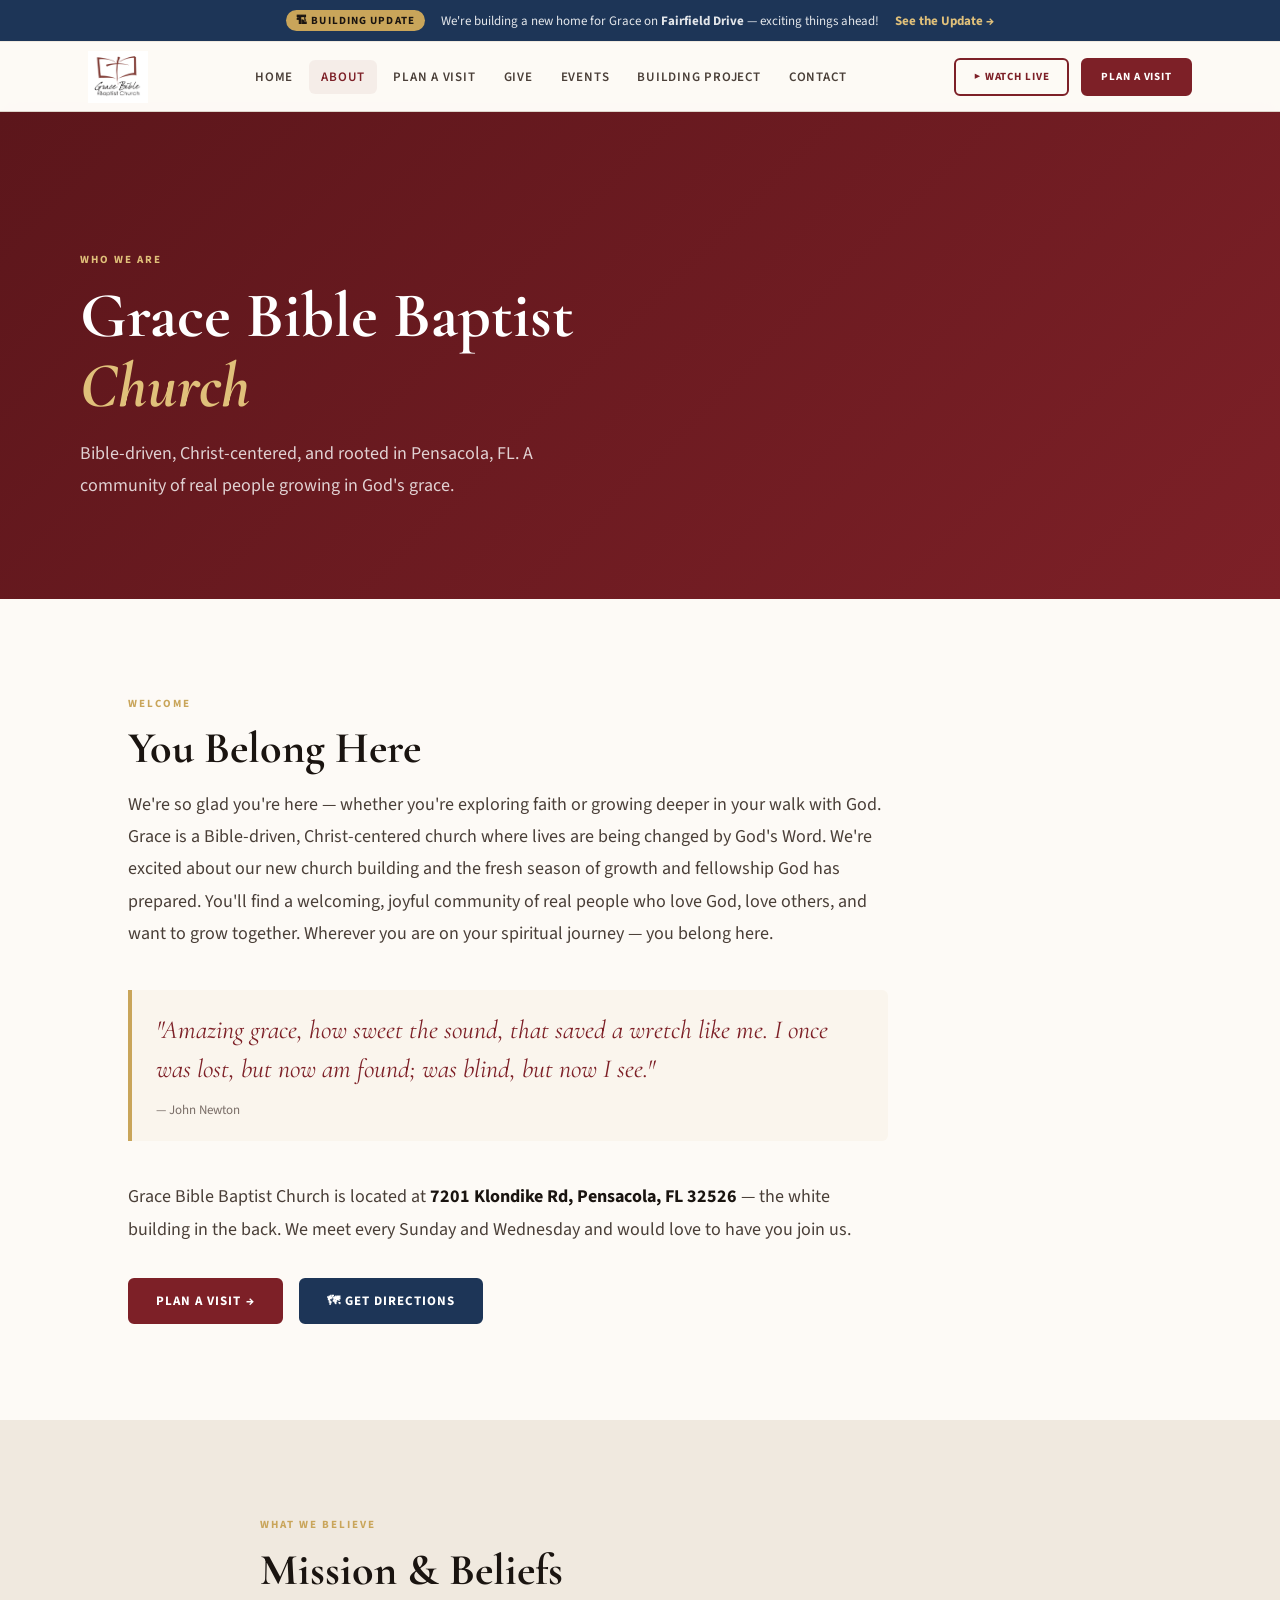
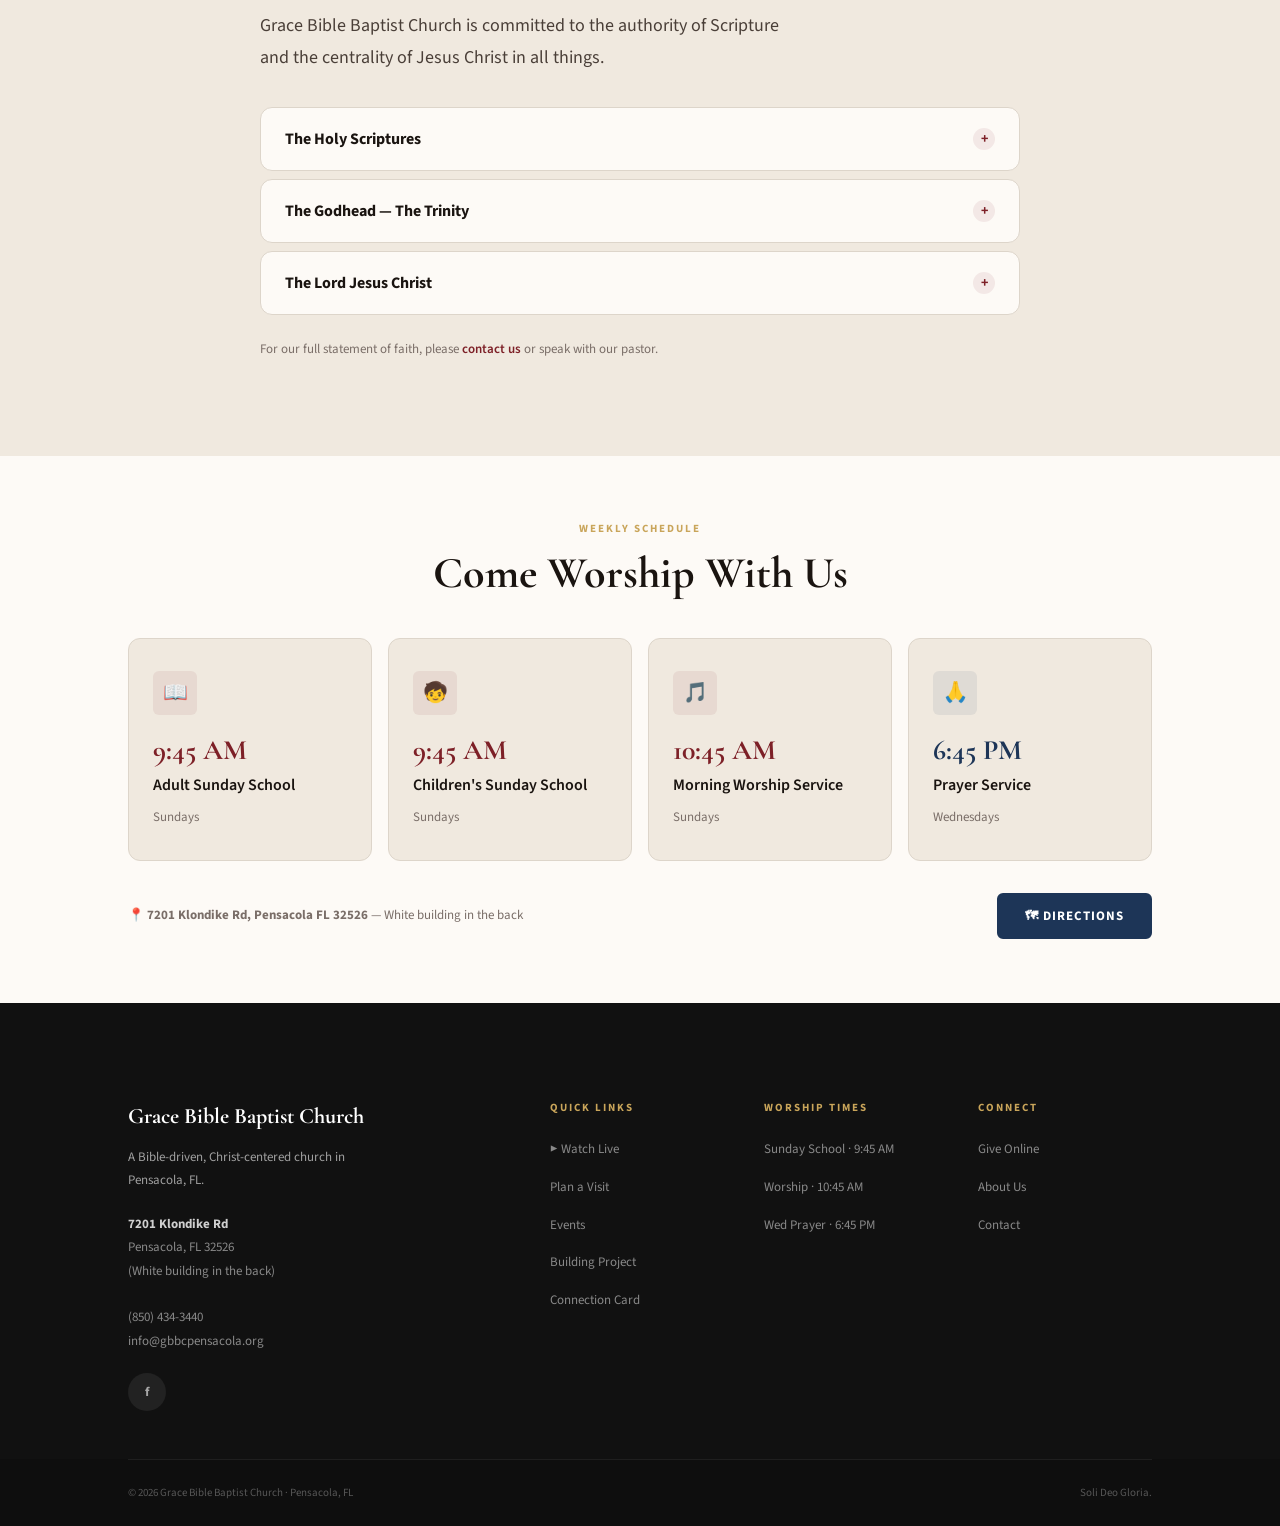
==== about.html @ def92069 "Add files via upload adding pages" ====
<!DOCTYPE html>
<html lang="en">
<head>
  <meta charset="UTF-8">
  <meta name="viewport" content="width=device-width, initial-scale=1.0">
  <title>About — Grace Bible Baptist Church | Pensacola, FL</title>
  <meta name="description" content="Learn about Grace Bible Baptist Church in Pensacola, FL — our mission, beliefs, and community.">
  <link rel="preconnect" href="https://fonts.googleapis.com">
  <link href="https://fonts.googleapis.com/css2?family=Cormorant+Garamond:ital,wght@0,600;0,700;1,400;1,600&family=Source+Sans+3:wght@300;400;600;700&display=swap" rel="stylesheet">
  <link rel="stylesheet" href="css/styles.css">
</head>
<body>

<div class="announcement-bar" role="region" aria-label="Site announcement">
  <span class="label">🏗 Building Update</span>
  <p>We're building a new home for Grace on <strong>Fairfield Drive</strong> — exciting things ahead!</p>
  <a class="ann-link" href="building-project.html">See the Update →</a>
</div>

<header class="site-header" role="banner">
  <div class="header-inner">
    <a class="logo" href="index.html" aria-label="Grace Bible Baptist Church — Home">
      <img src="assets/logo.png" alt="Grace Bible Baptist Church" width="160" height="52"
           onerror="this.style.display='none';this.nextElementSibling.style.display='flex'">
      <span class="logo-fallback" style="display:none">
        <span class="logo-icon" aria-hidden="true">✝</span>
        <span class="logo-text">Grace Bible Baptist <small>Pensacola, FL</small></span>
      </span>
    </a>
    <nav aria-label="Main navigation">
      <ul class="nav-links" role="list">
        <li><a href="index.html">Home</a></li>
        <li><a href="about.html" class="active">About</a></li>
        <li><a href="plan-a-visit.html">Plan a Visit</a></li>
        <li><a href="give.html">Give</a></li>
        <li><a href="events.html">Events</a></li>
        <li><a href="building-project.html">Building Project</a></li>
        <li><a href="contact.html">Contact</a></li>
      </ul>
    </nav>
    <div class="nav-ctas">
      <a class="btn btn-outline btn-sm nav-cta-secondary"
         href="https://www.facebook.com/share/1EXpFRQ71C/?mibextid=wwXIfr"
         target="_blank" rel="noopener noreferrer">▶ Watch Live</a>
      <a class="btn btn-primary btn-sm" href="plan-a-visit.html">Plan a Visit</a>
    </div>
    <button class="hamburger" id="hamburger-btn" aria-label="Open navigation menu"
            aria-expanded="false" onclick="toggleMobileMenu()">
      <span></span><span></span><span></span>
    </button>
  </div>
</header>

<div class="mobile-menu" id="mobile-menu" role="navigation" aria-label="Mobile navigation">
  <ul role="list">
    <li><a href="index.html">Home</a></li>
    <li><a href="about.html" class="active">About</a></li>
    <li><a href="plan-a-visit.html">Plan a Visit</a></li>
    <li><a href="give.html">Give</a></li>
    <li><a href="events.html">Events</a></li>
    <li><a href="building-project.html">Building Project</a></li>
    <li><a href="contact.html">Contact</a></li>
    <li><a href="https://www.facebook.com/share/1EXpFRQ71C/?mibextid=wwXIfr"
           target="_blank" rel="noopener noreferrer">Sermons (Facebook Live)</a></li>
  </ul>
  <div class="mobile-menu-ctas">
    <a class="btn btn-primary" href="plan-a-visit.html" style="justify-content:center">Plan a Visit</a>
    <a class="btn btn-outline" href="https://www.facebook.com/share/1EXpFRQ71C/?mibextid=wwXIfr"
       target="_blank" rel="noopener noreferrer" style="justify-content:center">▶ Watch Live</a>
  </div>
</div>

<main id="main-content">

  <!-- ── ABOUT HERO ────────────────────────────────────────────────── -->
  <div class="about-hero">
    <div class="about-hero-content">
      <span class="eyebrow" style="color:var(--color-gold-light)">Who We Are</span>
      <h1>Grace Bible Baptist<br><em>Church</em></h1>
      <p>Bible-driven, Christ-centered, and rooted in Pensacola, FL.
         A community of real people growing in God's grace.</p>
    </div>
  </div>

  <!-- ── WELCOME ───────────────────────────────────────────────────── -->
  <section class="section" style="background:var(--color-bg-white)" aria-labelledby="welcome-heading">
    <div class="container">
      <div style="max-width:760px">
        <span class="eyebrow">Welcome</span>
        <h2 id="welcome-heading" class="section-heading">You Belong Here</h2>

        <!-- Verbatim welcome copy -->
        <div class="prose">
          <p>We're so glad you're here — whether you're exploring faith or growing deeper in your
             walk with God. Grace is a Bible-driven, Christ-centered church where lives are being
             changed by God's Word. We're excited about our new church building and the fresh season
             of growth and fellowship God has prepared. You'll find a welcoming, joyful community of
             real people who love God, love others, and want to grow together. Wherever you are on
             your spiritual journey — you belong here.</p>
        </div>

        <div class="pull-quote" style="margin:var(--space-10) 0">
          <p>"Amazing grace, how sweet the sound, that saved a wretch like me.
              I once was lost, but now am found; was blind, but now I see."</p>
          <cite>— John Newton</cite>
        </div>

        <div class="prose">
          <p>Grace Bible Baptist Church is located at <strong>7201 Klondike Rd, Pensacola, FL 32526</strong>
             — the white building in the back. We meet every Sunday and Wednesday and would love
             to have you join us.</p>
        </div>

        <div class="flex-row mt-8">
          <a class="btn btn-primary" href="plan-a-visit.html">Plan a Visit →</a>
          <button class="btn-directions"
                  onclick="getDirections('7201 Klondike Rd, Pensacola, FL 32526')">
            🗺 Get Directions
          </button>
        </div>
      </div>
    </div>
  </section>

  <!-- ── MISSION & BELIEFS ─────────────────────────────────────────── -->
  <section class="beliefs-section section" aria-labelledby="beliefs-heading">
    <div class="container">
      <div style="max-width:760px;margin:0 auto">
        <span class="eyebrow">What We Believe</span>
        <h2 id="beliefs-heading" class="section-heading">Mission &amp; Beliefs</h2>
        <p class="section-sub" style="margin-bottom:var(--space-2)">
          Grace Bible Baptist Church is committed to the authority of Scripture and
          the centrality of Jesus Christ in all things.
        </p>

        <div class="accordion" role="list">

          <div class="accordion-item" role="listitem">
            <button class="accordion-trigger"
                    aria-expanded="false"
                    aria-controls="belief-scriptures"
                    onclick="toggleAccordion(this)">
              The Holy Scriptures
              <span class="accordion-icon" aria-hidden="true">+</span>
            </button>
            <div class="accordion-body" id="belief-scriptures" role="region">
              <div class="accordion-body-inner">
                We believe the Old and New Testaments to be verbally inspired by God, inerrant in
                the original writings, and that they are of supreme and final authority in faith
                and life.
                <cite>II Timothy 3:16–17; II Peter 1:19–21</cite>
              </div>
            </div>
          </div>

          <div class="accordion-item" role="listitem">
            <button class="accordion-trigger"
                    aria-expanded="false"
                    aria-controls="belief-godhead"
                    onclick="toggleAccordion(this)">
              The Godhead — The Trinity
              <span class="accordion-icon" aria-hidden="true">+</span>
            </button>
            <div class="accordion-body" id="belief-godhead" role="region">
              <div class="accordion-body-inner">
                We believe the Godhead eternally exists in three persons: Father, Son, and Holy
                Spirit. These three are one God, having precisely the same nature, attributes, and
                perfections.
                <cite>Genesis 1:1, 1:26; Matthew 13:14; Romans 8:9</cite>
              </div>
            </div>
          </div>

          <div class="accordion-item" role="listitem">
            <button class="accordion-trigger"
                    aria-expanded="false"
                    aria-controls="belief-christ"
                    onclick="toggleAccordion(this)">
              The Lord Jesus Christ
              <span class="accordion-icon" aria-hidden="true">+</span>
            </button>
            <div class="accordion-body" id="belief-christ" role="region">
              <div class="accordion-body-inner">
                <em style="color:var(--color-text-muted)">[Full statement of belief coming soon. Please
                contact us or speak with our pastor for more information.]</em>
              </div>
            </div>
          </div>

        </div><!-- /accordion -->

        <p style="font-size:var(--text-sm);color:var(--color-text-muted);margin-top:var(--space-6)">
          For our full statement of faith, please
          <a href="contact.html" style="color:var(--color-maroon);font-weight:600">contact us</a>
          or speak with our pastor.
        </p>
      </div>
    </div>
  </section>

  <!-- ── SERVICE TIMES ─────────────────────────────────────────────── -->
  <section class="service-times-section section-sm" aria-labelledby="about-times-heading">
    <div class="container">
      <div class="text-center" style="max-width:600px;margin:0 auto var(--space-4)">
        <span class="eyebrow">Weekly Schedule</span>
        <h2 id="about-times-heading" class="section-heading">Come Worship With Us</h2>
      </div>
      <div class="service-times-grid">
        <article class="time-card">
          <div class="time-icon">📖</div>
          <h3>9:45 AM</h3><strong>Adult Sunday School</strong><p>Sundays</p>
        </article>
        <article class="time-card">
          <div class="time-icon">🧒</div>
          <h3>9:45 AM</h3><strong>Children's Sunday School</strong><p>Sundays</p>
        </article>
        <article class="time-card">
          <div class="time-icon">🎵</div>
          <h3>10:45 AM</h3><strong>Morning Worship Service</strong><p>Sundays</p>
        </article>
        <article class="time-card wednesday">
          <div class="time-icon">🙏</div>
          <h3>6:45 PM</h3><strong>Prayer Service</strong><p>Wednesdays</p>
        </article>
      </div>
      <div class="directions-row">
        <p>📍 <strong>7201 Klondike Rd, Pensacola FL 32526</strong> — White building in the back</p>
        <button class="btn-directions"
                onclick="getDirections('7201 Klondike Rd, Pensacola, FL 32526')">
          🗺 Directions
        </button>
      </div>
    </div>
  </section>

</main>

<!-- ── FOOTER ────────────────────────────────────────────────────── -->
<footer role="contentinfo">
  <div class="container">
    <div class="footer-grid">
      <div class="footer-brand">
        <h3>Grace Bible Baptist Church</h3>
        <p>A Bible-driven, Christ-centered church in Pensacola, FL.</p>
        <address class="footer-address">
          <strong>7201 Klondike Rd</strong><br>Pensacola, FL 32526<br>
          (White building in the back)<br><br>
          <a href="tel:+18504343440">(850) 434-3440</a><br>
          <a href="mailto:info@gbbcpensacola.org">info@gbbcpensacola.org</a>
        </address>
        <div class="social-links">
          <a class="social-link" href="https://www.facebook.com/share/1EXpFRQ71C/?mibextid=wwXIfr"
             target="_blank" rel="noopener noreferrer" aria-label="Facebook">f</a>
        </div>
      </div>
      <div class="footer-col">
        <h4>Quick Links</h4>
        <ul>
          <li><a href="https://www.facebook.com/share/1EXpFRQ71C/?mibextid=wwXIfr"
                 target="_blank" rel="noopener noreferrer">▶ Watch Live</a></li>
          <li><a href="plan-a-visit.html">Plan a Visit</a></li>
          <li><a href="events.html">Events</a></li>
          <li><a href="building-project.html">Building Project</a></li>
          <li><a href="https://gbbcpensacola.churchtrac.com/card/4"
                 target="_blank" rel="noopener noreferrer">Connection Card</a></li>
        </ul>
      </div>
      <div class="footer-col">
        <h4>Worship Times</h4>
        <ul>
          <li><a href="plan-a-visit.html">Sunday School · 9:45 AM</a></li>
          <li><a href="plan-a-visit.html">Worship · 10:45 AM</a></li>
          <li><a href="plan-a-visit.html">Wed Prayer · 6:45 PM</a></li>
        </ul>
      </div>
      <div class="footer-col">
        <h4>Connect</h4>
        <ul>
          <li><a href="https://gbbcpensacola.churchtrac.com/give"
                 target="_blank" rel="noopener noreferrer">Give Online</a></li>
          <li><a href="about.html">About Us</a></li>
          <li><a href="contact.html">Contact</a></li>
        </ul>
      </div>
    </div>
  </div>
  <div style="background:rgba(0,0,0,0.2)">
    <div class="container">
      <div class="footer-bottom">
        <span>© 2026 Grace Bible Baptist Church · Pensacola, FL</span>
        <span>Soli Deo Gloria.</span>
      </div>
    </div>
  </div>
</footer>

<script src="js/main.js"></script>
</body>
</html>
---- css/styles.css ----
/* =================================================================
   GRACE BIBLE BAPTIST CHURCH — styles.css
   All design tokens, base styles, layout, and components.
   ================================================================= */

/* ── DESIGN TOKENS ──────────────────────────────────────────────── */
:root {
  --color-maroon:       #7D2027;
  --color-maroon-dark:  #5C161B;
  --color-maroon-light: #A0353C;
  --color-gold:         #C9A55A;
  --color-gold-light:   #E0C07A;
  --color-gold-muted:   rgba(201,165,90,0.15);
  --color-navy:         #1D3557;
  --color-navy-light:   #274472;
  --color-bg:           #F0E9DF;
  --color-bg-white:     #FDFAF6;
  --color-bg-dark:      #111111;
  --color-text:         #1A1410;
  --color-text-secondary: #4A3F38;
  --color-text-muted:   #7A6E68;
  --color-divider:      #DDD5CA;
  --font-display: 'Cormorant Garamond', Georgia, serif;
  --font-body:    'Source Sans 3', system-ui, sans-serif;
  --text-xs:   11px; --text-sm:  13px; --text-base: 16px;
  --text-md:   18px; --text-lg:  22px; --text-xl:   28px;
  --text-2xl:  36px; --text-hero: clamp(38px,6.5vw,72px);
  --leading-tight: 1.1; --leading-snug: 1.3;
  --leading-normal: 1.6; --leading-loose: 1.8;
  --tracking-eyebrow: 0.18em; --tracking-btn: 0.08em; --tracking-nav: 0.06em;
  --space-1:4px;  --space-2:8px;   --space-3:12px; --space-4:16px;
  --space-5:20px; --space-6:24px;  --space-8:32px; --space-10:40px;
  --space-12:48px;--space-16:64px; --space-20:80px;--space-32:128px;
  --section-py-sm: clamp(40px,6vw,64px);
  --section-py-md: clamp(56px,8vw,96px);
  --container-max: 1120px;
  --container-px:  clamp(20px,5vw,48px);
  --radius-xs:4px; --radius-sm:6px; --radius-md:12px;
  --radius-lg:20px;--radius-pill:100px;
  --shadow-sm:  0 2px 8px rgba(0,0,0,0.08);
  --shadow-md:  0 4px 20px rgba(0,0,0,0.09);
  --shadow-lg:  0 8px 40px rgba(0,0,0,0.12);
  --shadow-card: 0 2px 12px rgba(26,20,16,0.07);
  --btn-h-sm:38px;--btn-h-md:46px;--btn-h-lg:54px;
  --btn-px-sm:18px;--btn-px-md:26px;--btn-px-lg:34px;
  --ease-out: cubic-bezier(0.16,1,0.3,1);
  --transition: 0.22s var(--ease-out);
  --z-bar:200;--z-nav:100;
}

/* ── RESET ───────────────────────────────────────────────────────── */
*,*::before,*::after{box-sizing:border-box;margin:0;padding:0}
html{scroll-behavior:smooth;-webkit-text-size-adjust:100%}
body{font-family:var(--font-body);font-size:var(--text-base);
  line-height:var(--leading-normal);color:var(--color-text);
  background:var(--color-bg)}
img{display:block;max-width:100%;height:auto}
a{color:inherit;text-decoration:none}
:focus-visible{outline:3px solid var(--color-maroon);outline-offset:3px;
  border-radius:var(--radius-xs)}

/* ── LAYOUT ──────────────────────────────────────────────────────── */
.container{max-width:var(--container-max);margin:0 auto;padding:0 var(--container-px)}
.section   {padding:var(--section-py-md) 0}
.section-sm{padding:var(--section-py-sm) 0}

/* ── TYPE UTILITIES ──────────────────────────────────────────────── */
.eyebrow{font-family:var(--font-body);font-size:var(--text-xs);font-weight:700;
  letter-spacing:var(--tracking-eyebrow);text-transform:uppercase;
  color:var(--color-gold);margin-bottom:var(--space-3);display:block}
.section-heading{font-family:var(--font-display);font-size:clamp(26px,4vw,44px);
  font-weight:700;line-height:var(--leading-tight);color:var(--color-text);
  margin-bottom:var(--space-4)}
.section-sub{font-size:var(--text-md);color:var(--color-text-secondary);
  line-height:var(--leading-loose);max-width:540px}
.text-center{text-align:center}
.text-center .section-sub{margin:0 auto}

/* ── BUTTONS ─────────────────────────────────────────────────────── */
.btn{display:inline-flex;align-items:center;justify-content:center;
  gap:var(--space-2);height:var(--btn-h-md);padding:0 var(--btn-px-md);
  border-radius:var(--radius-sm);font-family:var(--font-body);
  font-size:var(--text-sm);font-weight:700;letter-spacing:var(--tracking-btn);
  text-transform:uppercase;text-decoration:none;cursor:pointer;
  border:2px solid transparent;white-space:nowrap;
  transition:background var(--transition),color var(--transition),
    border-color var(--transition),transform var(--transition),
    box-shadow var(--transition)}
.btn:active{transform:scale(0.98)}
.btn-primary{background:var(--color-maroon);color:#fff;border-color:var(--color-maroon)}
.btn-primary:hover,.btn-primary:focus-visible{
  background:var(--color-maroon-dark);border-color:var(--color-maroon-dark);
  box-shadow:0 4px 16px rgba(125,32,39,0.35);transform:translateY(-1px)}
.btn-outline{background:transparent;color:var(--color-maroon);border-color:var(--color-maroon)}
.btn-outline:hover,.btn-outline:focus-visible{
  background:var(--color-maroon);color:#fff;transform:translateY(-1px)}
.btn-outline-white{background:transparent;color:#fff;border-color:rgba(255,255,255,0.6)}
.btn-outline-white:hover{background:rgba(255,255,255,0.12);
  border-color:#fff;transform:translateY(-1px)}
.btn-gold{background:var(--color-gold);color:var(--color-text);border-color:var(--color-gold)}
.btn-gold:hover{background:var(--color-gold-light);transform:translateY(-1px)}
.btn-navy{background:var(--color-navy);color:#fff;border-color:var(--color-navy)}
.btn-navy:hover{background:var(--color-navy-light);transform:translateY(-1px)}
.btn-lg{height:var(--btn-h-lg);padding:0 var(--btn-px-lg);font-size:var(--text-base)}
.btn-sm{height:var(--btn-h-sm);padding:0 var(--btn-px-sm);font-size:var(--text-xs)}
.btn-directions{display:inline-flex;align-items:center;gap:var(--space-2);
  height:var(--btn-h-md);padding:0 var(--btn-px-md);border-radius:var(--radius-sm);
  font-family:var(--font-body);font-size:var(--text-sm);font-weight:700;
  letter-spacing:var(--tracking-btn);text-transform:uppercase;
  background:var(--color-navy);color:#fff;border:2px solid var(--color-navy);
  cursor:pointer;white-space:nowrap;
  transition:background var(--transition),transform var(--transition)}
.btn-directions:hover{background:var(--color-navy-light);transform:translateY(-1px)}

.flex-row{display:flex;flex-wrap:wrap;gap:var(--space-4);align-items:center}
.divider{border:none;border-top:1px solid var(--color-divider);margin:var(--space-5) 0}
.mt-6{margin-top:var(--space-6)}
.mt-8{margin-top:var(--space-8)}
.mt-10{margin-top:var(--space-10)}
.mt-12{margin-top:var(--space-12)}

/* =================================================================
   ANNOUNCEMENT BAR
   ================================================================= */
.announcement-bar{
  position:sticky;top:0;z-index:var(--z-bar);
  background:var(--color-navy);color:#fff;
  padding:10px var(--container-px);
  display:flex;align-items:center;justify-content:center;
  gap:var(--space-4);flex-wrap:wrap;text-align:center;
  font-size:var(--text-sm);line-height:1.4}
.announcement-bar .label{
  background:var(--color-gold);color:var(--color-text);
  font-size:var(--text-xs);font-weight:700;letter-spacing:0.1em;
  text-transform:uppercase;padding:3px 10px;border-radius:var(--radius-pill);
  flex-shrink:0}
.announcement-bar p{color:rgba(255,255,255,0.88)}
.ann-link{color:var(--color-gold-light);font-weight:700;
  font-size:var(--text-sm);text-decoration:none;white-space:nowrap;
  transition:color var(--transition)}
.ann-link:hover{color:#fff}

/* =================================================================
   HEADER / NAV
   ================================================================= */
.site-header{
  position:sticky;top:42px;z-index:var(--z-nav);
  background:rgba(253,250,246,0.97);
  backdrop-filter:blur(10px);-webkit-backdrop-filter:blur(10px);
  border-bottom:1px solid var(--color-divider);
  height:70px;display:flex;align-items:center}
.header-inner{
  width:100%;max-width:1200px;margin:0 auto;padding:0 var(--container-px);
  display:flex;align-items:center;justify-content:space-between;gap:var(--space-6)}
.logo{display:flex;align-items:center;text-decoration:none;flex-shrink:0}
.logo img{height:52px;width:auto;image-rendering:-webkit-optimize-contrast}
.logo-fallback{display:flex;align-items:center;gap:var(--space-3)}
.logo-icon{width:42px;height:42px;background:var(--color-maroon);
  border-radius:var(--radius-sm);display:grid;place-items:center;
  color:#fff;font-size:18px;flex-shrink:0}
.logo-text{font-family:var(--font-display);font-size:17px;font-weight:700;
  color:var(--color-text);line-height:1.15}
.logo-text small{display:block;font-family:var(--font-body);font-size:var(--text-xs);
  font-weight:400;color:var(--color-text-muted);letter-spacing:0.08em;text-transform:uppercase}
@media(max-width:768px){.logo img{height:42px}}

.nav-links{display:none;list-style:none;align-items:center;
  gap:var(--space-1);flex:1;justify-content:center}
@media(min-width:1060px){.nav-links{display:flex}}
.nav-links a{text-decoration:none;font-size:var(--text-sm);font-weight:600;
  letter-spacing:var(--tracking-nav);text-transform:uppercase;
  color:var(--color-text-secondary);padding:var(--space-2) var(--space-3);
  border-radius:var(--radius-sm);
  transition:color var(--transition),background var(--transition)}
.nav-links a:hover{color:var(--color-maroon);background:rgba(125,32,39,0.06)}
.nav-links a.active{color:var(--color-maroon);background:rgba(125,32,39,0.06)}
.nav-ctas{display:flex;align-items:center;gap:var(--space-3);flex-shrink:0}
@media(max-width:479px){.nav-cta-secondary{display:none}}

/* Hamburger */
.hamburger{display:flex;flex-direction:column;gap:5px;padding:var(--space-2);
  background:none;border:none;cursor:pointer;border-radius:var(--radius-sm)}
.hamburger span{width:22px;height:2px;background:var(--color-text);border-radius:2px;
  transition:all 0.25s ease}
.hamburger:hover span{background:var(--color-maroon)}
.hamburger.open span:nth-child(1){transform:translateY(7px) rotate(45deg)}
.hamburger.open span:nth-child(2){opacity:0;transform:scaleX(0)}
.hamburger.open span:nth-child(3){transform:translateY(-7px) rotate(-45deg)}
@media(min-width:1060px){.hamburger{display:none}}

.mobile-menu{display:none;position:fixed;top:112px;left:0;right:0;
  background:rgba(253,250,246,0.98);backdrop-filter:blur(12px);
  border-bottom:1px solid var(--color-divider);
  z-index:calc(var(--z-nav) - 1);
  padding:var(--space-6) var(--container-px) var(--space-8)}
.mobile-menu.open{display:block}
.mobile-menu ul{list-style:none;display:flex;flex-direction:column;gap:0}
.mobile-menu ul li a{display:block;padding:var(--space-4) 0;font-size:var(--text-md);
  font-weight:700;color:var(--color-text);text-decoration:none;
  border-bottom:1px solid var(--color-divider);transition:color var(--transition)}
.mobile-menu ul li:last-child a{border-bottom:none}
.mobile-menu ul li a:hover,.mobile-menu ul li a.active{color:var(--color-maroon)}
.mobile-menu-ctas{display:flex;flex-direction:column;gap:var(--space-3);margin-top:var(--space-6)}

/* =================================================================
   HERO (Home — slideshow)
   ================================================================= */
.hero{position:relative;min-height:100svh;display:flex;flex-direction:column;
  justify-content:flex-end;overflow:hidden;background-color:#1a0a0a}
.hero-slideshow{position:absolute;inset:0;z-index:0}
.hero-slide{position:absolute;inset:0;background-size:cover;
  background-position:center;opacity:0;transition:opacity 1.6s ease-in-out;
  will-change:opacity}
.hero-slide.active{opacity:1}
.hero-slide:nth-child(1){background-image:url('https://images.unsplash.com/photo-1438032005730-c779502df39b?w=1800&q=80')}
.hero-slide:nth-child(2){background-image:url('https://images.unsplash.com/photo-1529070538774-1843cb3265df?w=1800&q=80')}
.hero-slide:nth-child(3){background-image:url('https://images.unsplash.com/photo-1507003211169-0a1dd7228f2d?w=1800&q=80')}
.hero-slide:nth-child(4){background-image:url('https://images.unsplash.com/photo-1477244075012-5cc28286e465?w=1800&q=80')}
.hero-slide:nth-child(5){background-image:url('https://images.unsplash.com/photo-1504052434569-70ad5836ab65?w=1800&q=80')}
@media(prefers-reduced-motion:reduce){
  .hero-slide{transition:none}
  .hero-slide:nth-child(1){opacity:1}
  .hero-slide:not(:nth-child(1)){opacity:0!important}}

.hero-overlay{position:absolute;inset:0;z-index:1;
  background:linear-gradient(to bottom,rgba(18,8,8,0.48) 0%,
    rgba(18,8,8,0.28) 40%,rgba(18,8,8,0.75) 100%)}
.hero-overlay-accent{position:absolute;inset:0;z-index:1;
  background:linear-gradient(135deg,rgba(125,32,39,0.22) 0%,transparent 55%)}
.hero-content{position:relative;z-index:2;width:100%;max-width:var(--container-max);
  margin:0 auto;padding:var(--space-32) var(--container-px) clamp(56px,8vw,96px)}
.hero-badge{display:inline-flex;align-items:center;gap:var(--space-2);
  background:rgba(255,255,255,0.1);border:1px solid rgba(255,255,255,0.25);
  backdrop-filter:blur(4px);border-radius:var(--radius-pill);padding:6px 16px;
  font-size:var(--text-xs);font-weight:700;letter-spacing:0.14em;text-transform:uppercase;
  color:rgba(255,255,255,0.9);margin-bottom:var(--space-5)}
.hero-badge .dot{width:7px;height:7px;background:var(--color-gold);border-radius:50%}
.hero h1{font-family:var(--font-display);font-size:var(--text-hero);font-weight:700;
  line-height:var(--leading-tight);color:#fff;max-width:720px;margin-bottom:var(--space-5)}
.hero h1 em{font-style:italic;color:var(--color-gold-light)}
.hero-sub{font-size:clamp(16px,2vw,19px);color:rgba(255,255,255,0.82);
  line-height:var(--leading-loose);max-width:480px;margin-bottom:var(--space-10);font-weight:300}
.hero-ctas{display:flex;gap:var(--space-4);flex-wrap:wrap}
.hero-times{display:flex;flex-wrap:wrap;gap:1px;background:rgba(255,255,255,0.08);
  border:1px solid rgba(255,255,255,0.12);border-radius:var(--radius-sm);
  overflow:hidden;max-width:820px;margin-top:var(--space-8)}
.hero-time-item{flex:1;min-width:150px;padding:16px 20px}
.hero-time-label{font-size:10px;font-weight:700;letter-spacing:0.15em;text-transform:uppercase;
  color:var(--color-gold-light);opacity:.9;margin-bottom:4px}
.hero-time-value{font-family:var(--font-display);font-size:19px;font-weight:700;
  color:#fff;line-height:1.1}
.hero-time-desc{font-size:12px;color:rgba(255,255,255,0.55);margin-top:2px}
.hero-time-divider{width:1px;background:rgba(255,255,255,0.1);flex-shrink:0}
.slideshow-dots{position:absolute;bottom:var(--space-4);right:var(--space-6);
  z-index:3;display:flex;gap:var(--space-2)}
.slideshow-dot{width:8px;height:8px;border-radius:50%;
  background:rgba(255,255,255,0.35);border:none;cursor:pointer;padding:0;
  transition:background .3s,transform .3s}
.slideshow-dot.active{background:#fff;transform:scale(1.25)}
@media(prefers-reduced-motion:reduce){.slideshow-dots{display:none}}

/* =================================================================
   PAGE HERO (static — all pages except Home)
   ================================================================= */
.page-hero{padding:clamp(80px,12vw,140px) var(--container-px) clamp(56px,8vw,80px);
  background:var(--color-maroon);position:relative;overflow:hidden}
.page-hero::before{content:'';position:absolute;inset:0;
  background:radial-gradient(circle at 70% 50%,rgba(201,165,90,0.14),transparent 60%)}
.page-hero-inner{position:relative;z-index:1;max-width:var(--container-max);margin:0 auto}
.page-hero h1{font-family:var(--font-display);font-size:clamp(36px,5.5vw,64px);
  font-weight:700;color:#fff;margin-bottom:var(--space-4);line-height:var(--leading-tight)}
.page-hero p{font-size:var(--text-md);color:rgba(255,255,255,0.78);
  max-width:520px;line-height:var(--leading-loose)}
/* About page hero variant */
.about-hero{background:linear-gradient(135deg,var(--color-maroon-dark),var(--color-maroon));
  padding:clamp(80px,12vw,140px) var(--container-px) clamp(56px,8vw,96px);
  position:relative;overflow:hidden}
.about-hero::before{content:'';position:absolute;inset:0;
  background:url('https://images.unsplash.com/photo-1438032005730-c779502df39b?w=1600&q=60')
    center/cover;opacity:.12}
.about-hero-content{position:relative;z-index:1;max-width:var(--container-max);margin:0 auto}
.about-hero h1{font-family:var(--font-display);font-size:clamp(36px,5.5vw,64px);
  font-weight:700;color:#fff;line-height:var(--leading-tight);margin-bottom:var(--space-4)}
.about-hero h1 em{font-style:italic;color:var(--color-gold-light)}
.about-hero p{font-size:var(--text-md);color:rgba(255,255,255,0.8);
  max-width:540px;line-height:var(--leading-loose)}
/* Contact hero variant */
.contact-hero{background:linear-gradient(135deg,var(--color-navy),#0f1f35);
  padding:clamp(80px,12vw,140px) var(--container-px) clamp(56px,8vw,96px)}
.contact-hero-inner{max-width:var(--container-max);margin:0 auto}
.contact-hero h1{font-family:var(--font-display);font-size:clamp(36px,5.5vw,64px);
  font-weight:700;color:#fff;margin-bottom:var(--space-4);line-height:var(--leading-tight)}
.contact-hero p{font-size:var(--text-md);color:rgba(255,255,255,0.75);
  max-width:440px;line-height:var(--leading-loose)}
/* Building project hero */
.building-hero{position:relative;min-height:55vh;background:#1a0a0a;
  display:flex;align-items:flex-end;overflow:hidden}
.building-hero img{position:absolute;inset:0;width:100%;height:100%;
  object-fit:cover;object-position:center}
.building-hero-overlay{position:absolute;inset:0;
  background:linear-gradient(to bottom,rgba(0,0,0,0.2) 0%,rgba(0,0,0,0.72) 100%)}
.building-hero-content{position:relative;z-index:2;
  padding:var(--space-32) var(--container-px) var(--space-16);
  max-width:var(--container-max);margin:0 auto;width:100%}
.building-hero-content h1{font-family:var(--font-display);
  font-size:clamp(32px,5vw,58px);font-weight:700;color:#fff;
  line-height:var(--leading-snug);max-width:640px;margin-bottom:var(--space-4)}
.building-hero-content p{font-size:var(--text-md);color:rgba(255,255,255,0.8);
  max-width:520px;line-height:var(--leading-loose)}

/* =================================================================
   QUICK ACTIONS BAR
   ================================================================= */
.quick-actions{background:var(--color-maroon);padding:0}
.quick-actions-inner{display:grid;grid-template-columns:repeat(2,1fr)}
@media(min-width:640px){.quick-actions-inner{grid-template-columns:repeat(4,1fr)}}
.qa-btn{display:flex;flex-direction:column;align-items:center;justify-content:center;
  gap:var(--space-2);padding:var(--space-6) var(--space-4);text-decoration:none;
  color:rgba(255,255,255,0.85);font-size:var(--text-xs);font-weight:700;
  letter-spacing:0.12em;text-transform:uppercase;border:none;background:none;
  cursor:pointer;border-right:1px solid rgba(255,255,255,0.12);
  border-bottom:1px solid rgba(255,255,255,0.12);
  transition:background var(--transition),color var(--transition)}
.qa-btn:last-child,.qa-btn:nth-child(4){border-right:none}
@media(min-width:640px){.qa-btn{border-bottom:none}}
.qa-btn:hover{background:rgba(255,255,255,0.1);color:#fff}
.qa-icon{font-size:22px;color:var(--color-gold-light);transition:transform var(--transition)}
.qa-btn:hover .qa-icon{transform:scale(1.12)}

/* =================================================================
   SERVICE TIMES
   ================================================================= */
.service-times-section{background:var(--color-bg-white)}
.service-times-grid{display:grid;grid-template-columns:1fr;gap:var(--space-4);
  margin-top:var(--space-10)}
@media(min-width:560px){.service-times-grid{grid-template-columns:repeat(2,1fr)}}
@media(min-width:900px){.service-times-grid{grid-template-columns:repeat(4,1fr)}}
.time-card{background:var(--color-bg);border:1px solid var(--color-divider);
  border-radius:var(--radius-md);padding:var(--space-8) var(--space-6);
  display:flex;flex-direction:column;align-items:flex-start;
  position:relative;overflow:hidden;
  transition:box-shadow var(--transition),transform var(--transition)}
.time-card::before{content:'';position:absolute;top:0;left:0;right:0;height:3px;
  background:var(--color-maroon);transform:scaleX(0);transform-origin:left;
  transition:transform var(--transition)}
.time-card:hover{box-shadow:var(--shadow-lg);transform:translateY(-3px)}
.time-card:hover::before{transform:scaleX(1)}
.time-card.wednesday::before{background:var(--color-navy)}
.time-icon{width:44px;height:44px;background:rgba(125,32,39,0.08);
  border-radius:var(--radius-sm);display:grid;place-items:center;
  font-size:20px;margin-bottom:var(--space-5)}
.time-card.wednesday .time-icon{background:rgba(29,53,87,0.08)}
.time-card h3{font-family:var(--font-display);font-size:var(--text-xl);
  font-weight:700;color:var(--color-maroon);margin-bottom:var(--space-2);line-height:1.1}
.time-card.wednesday h3{color:var(--color-navy)}
.time-card strong{display:block;font-size:var(--text-base);font-weight:600;
  color:var(--color-text);margin-bottom:var(--space-2)}
.time-card p{font-size:var(--text-sm);color:var(--color-text-muted);
  line-height:var(--leading-normal)}
.directions-row{display:flex;flex-wrap:wrap;gap:var(--space-4);
  margin-top:var(--space-8);align-items:center}
.directions-row p{font-size:var(--text-sm);color:var(--color-text-muted);
  flex:1;min-width:200px;line-height:var(--leading-normal)}

/* =================================================================
   PLAN A VISIT
   ================================================================= */
.visit-section{background:var(--color-bg)}
.visit-grid{display:grid;grid-template-columns:1fr;gap:var(--space-12);align-items:center}
@media(min-width:900px){.visit-grid{grid-template-columns:1fr 1fr}}
.visit-img-wrap{position:relative;border-radius:var(--radius-lg);overflow:hidden}
.visit-img-wrap img{width:100%;height:clamp(320px,40vw,500px);
  object-fit:cover;display:block;border-radius:var(--radius-lg)}
.visit-img-badge{position:absolute;bottom:var(--space-5);left:var(--space-5);
  background:rgba(29,53,87,0.92);backdrop-filter:blur(4px);color:#fff;
  padding:var(--space-3) var(--space-5);border-radius:var(--radius-sm);
  font-size:var(--text-sm);font-weight:600;display:flex;align-items:center;
  gap:var(--space-2);max-width:280px;line-height:1.4}
.visit-steps{display:flex;flex-direction:column;gap:var(--space-6);margin:var(--space-8) 0}
.visit-step{display:flex;gap:var(--space-4);align-items:flex-start}
.step-num{flex-shrink:0;width:34px;height:34px;border-radius:50%;
  background:rgba(125,32,39,0.1);color:var(--color-maroon);display:grid;place-items:center;
  font-family:var(--font-display);font-size:var(--text-base);font-weight:700}
.step-body strong{display:block;font-size:var(--text-base);font-weight:700;
  color:var(--color-text);margin-bottom:2px}
.step-body p{font-size:var(--text-sm);color:var(--color-text-muted);
  line-height:var(--leading-normal)}

/* =================================================================
   WATCH LIVE
   ================================================================= */
.watch-section{background:var(--color-navy);color:#fff}
.watch-section .eyebrow{color:var(--color-gold)}
.watch-section .section-heading{color:#fff}
.watch-grid{display:grid;grid-template-columns:1fr;gap:var(--space-12);align-items:center}
@media(min-width:900px){.watch-grid{grid-template-columns:1fr 1fr}}
.fb-embed-card{background:rgba(255,255,255,0.06);border:1px solid rgba(255,255,255,0.12);
  border-radius:var(--radius-md);overflow:hidden}
.fb-embed-thumb{position:relative;aspect-ratio:16/9;
  background:linear-gradient(135deg,#1a1a2e,#16213e);
  display:flex;align-items:center;justify-content:center;cursor:pointer}
.fb-thumb-bg{position:absolute;inset:0;
  background:url('https://images.unsplash.com/photo-1504052434569-70ad5836ab65?w=800&q=70')
    center/cover;opacity:.15}
.fb-play{position:relative;z-index:1;width:64px;height:64px;
  background:rgba(255,255,255,0.95);border-radius:50%;display:grid;place-items:center;
  color:var(--color-navy);font-size:24px;
  transition:transform var(--transition),box-shadow var(--transition)}
.fb-embed-thumb:hover .fb-play{transform:scale(1.08);box-shadow:0 8px 32px rgba(0,0,0,0.3)}
.fb-embed-footer{padding:var(--space-5) var(--space-6);display:flex;
  align-items:center;justify-content:space-between;gap:var(--space-4)}
.fb-embed-footer p{font-size:var(--text-sm);color:rgba(255,255,255,0.6);line-height:1.4}
.watch-sub-links{display:flex;gap:var(--space-5);flex-wrap:wrap;margin-top:var(--space-8)}
.watch-sub-links a{display:flex;align-items:center;gap:var(--space-2);
  font-size:var(--text-sm);font-weight:600;color:rgba(255,255,255,0.6);
  text-decoration:none;transition:color var(--transition)}
.watch-sub-links a:hover{color:var(--color-gold-light)}

/* =================================================================
   SERMONS PREVIEW
   ================================================================= */
.sermons-section{background:var(--color-bg-white)}
.sermon-grid{display:grid;grid-template-columns:1fr;gap:var(--space-5);margin-top:var(--space-10)}
@media(min-width:640px){.sermon-grid{grid-template-columns:repeat(3,1fr)}}
.sermon-card{background:var(--color-bg);border:1px solid var(--color-divider);
  border-radius:var(--radius-md);overflow:hidden;text-decoration:none;color:inherit;
  display:flex;flex-direction:column;
  transition:box-shadow var(--transition),transform var(--transition)}
.sermon-card:hover{box-shadow:var(--shadow-lg);transform:translateY(-4px)}
.sermon-thumb{aspect-ratio:16/9;
  background:linear-gradient(135deg,var(--color-maroon-dark),var(--color-maroon));
  display:flex;align-items:center;justify-content:center;position:relative;overflow:hidden}
.sermon-thumb-bg{position:absolute;inset:0;
  background:url('https://images.unsplash.com/photo-1529070538774-1843cb3265df?w=600&q=70')
    center/cover;opacity:.18}
.sermon-play{width:48px;height:48px;border-radius:50%;background:rgba(255,255,255,0.95);
  display:grid;place-items:center;color:var(--color-maroon);font-size:16px;
  position:relative;z-index:1;transition:transform var(--transition)}
.sermon-card:hover .sermon-play{transform:scale(1.1)}
.sermon-body{padding:var(--space-5);flex:1;display:flex;flex-direction:column}
.sermon-series{font-size:var(--text-xs);font-weight:700;letter-spacing:0.12em;
  text-transform:uppercase;color:var(--color-gold);margin-bottom:var(--space-2)}
.sermon-title{font-family:var(--font-display);font-size:var(--text-lg);font-weight:700;
  color:var(--color-text);margin-bottom:var(--space-3);
  line-height:var(--leading-snug);flex:1}
.sermon-meta{font-size:var(--text-xs);color:var(--color-text-muted);
  padding-top:var(--space-3);border-top:1px solid var(--color-divider);
  display:flex;justify-content:space-between}

/* =================================================================
   EVENTS
   ================================================================= */
.events-section{background:var(--color-bg)}
.events-list{margin-top:var(--space-10);display:flex;flex-direction:column;gap:var(--space-3)}
.event-item{background:var(--color-bg-white);border:1px solid var(--color-divider);
  border-radius:var(--radius-md);padding:var(--space-5) var(--space-6);
  display:flex;align-items:center;gap:var(--space-5);text-decoration:none;color:inherit;
  transition:box-shadow var(--transition),border-color var(--transition)}
.event-item:hover{box-shadow:var(--shadow-md);border-color:var(--color-maroon)}
.event-date{flex-shrink:0;width:58px;text-align:center;
  background:var(--color-maroon);border-radius:var(--radius-sm);padding:var(--space-2)}
.event-month{font-size:var(--text-xs);font-weight:700;letter-spacing:0.1em;
  text-transform:uppercase;color:rgba(255,255,255,0.7);line-height:1}
.event-day{font-family:var(--font-display);font-size:var(--text-2xl);
  font-weight:700;color:#fff;line-height:1.1}
.event-info{flex:1;min-width:0}
.event-name{font-size:var(--text-base);font-weight:700;color:var(--color-text);margin-bottom:2px}
.event-details{font-size:var(--text-sm);color:var(--color-text-muted)}
.event-tag{flex-shrink:0;font-size:var(--text-xs);font-weight:700;letter-spacing:0.1em;
  text-transform:uppercase;padding:4px 12px;border-radius:var(--radius-pill);
  background:var(--color-gold-muted);color:#7a5a1a;display:none}
@media(min-width:560px){.event-tag{display:block}}
.section-footer{display:flex;justify-content:center;margin-top:var(--space-10)}

/* =================================================================
   BUILDING PROJECT CARD + BADGE
   ================================================================= */
.building-section{background:var(--color-bg-white)}
.building-card{background:var(--color-bg);border:1px solid var(--color-divider);
  border-left:5px solid var(--color-maroon);
  border-radius:0 var(--radius-md) var(--radius-md) 0;padding:var(--space-10);
  display:grid;grid-template-columns:1fr;gap:var(--space-10);align-items:center}
@media(min-width:768px){.building-card{grid-template-columns:1fr auto}}
.building-badge{display:inline-flex;align-items:center;gap:var(--space-2);
  background:rgba(125,32,39,0.08);color:var(--color-maroon);font-size:var(--text-xs);
  font-weight:700;letter-spacing:0.1em;text-transform:uppercase;
  padding:5px 12px;border-radius:var(--radius-pill);margin-bottom:var(--space-4)}

/* =================================================================
   ABOUT PAGE — BELIEFS ACCORDION
   ================================================================= */
.beliefs-section{background:var(--color-bg)}
.accordion{display:flex;flex-direction:column;gap:var(--space-2);margin-top:var(--space-8)}
.accordion-item{background:var(--color-bg-white);border:1px solid var(--color-divider);
  border-radius:var(--radius-md);overflow:hidden}
.accordion-trigger{width:100%;display:flex;align-items:center;justify-content:space-between;
  gap:var(--space-4);padding:var(--space-5) var(--space-6);background:none;border:none;
  cursor:pointer;text-align:left;font-family:var(--font-body);font-size:var(--text-base);
  font-weight:700;color:var(--color-text);transition:background var(--transition)}
.accordion-trigger:hover{background:rgba(125,32,39,0.04)}
.accordion-trigger[aria-expanded="true"]{color:var(--color-maroon)}
.accordion-icon{flex-shrink:0;width:22px;height:22px;display:grid;place-items:center;
  background:rgba(125,32,39,0.08);border-radius:50%;color:var(--color-maroon);
  font-size:14px;font-weight:700;transition:transform var(--transition)}
.accordion-trigger[aria-expanded="true"] .accordion-icon{transform:rotate(45deg)}
.accordion-body{max-height:0;overflow:hidden;
  transition:max-height 0.35s var(--ease-out),padding 0.35s var(--ease-out)}
.accordion-body.open{max-height:400px}
.accordion-body-inner{padding:0 var(--space-6) var(--space-5);
  font-size:var(--text-base);color:var(--color-text-secondary);line-height:var(--leading-loose)}
.accordion-body-inner cite{display:block;margin-top:var(--space-3);
  font-size:var(--text-sm);color:var(--color-maroon);font-style:normal;font-weight:600}

/* =================================================================
   GIVE PAGE
   ================================================================= */
.give-page-hero{background:var(--color-maroon);
  padding:clamp(80px,12vw,140px) var(--container-px) clamp(56px,8vw,96px)}
.give-page-hero-inner{max-width:var(--container-max);margin:0 auto}
.give-page-hero h1{font-family:var(--font-display);font-size:clamp(36px,5.5vw,64px);
  font-weight:700;color:#fff;margin-bottom:var(--space-4);line-height:var(--leading-tight)}
.give-page-hero p{font-size:var(--text-md);color:rgba(255,255,255,0.8);
  max-width:540px;line-height:var(--leading-loose);margin-bottom:var(--space-8)}
.give-methods{display:grid;grid-template-columns:1fr;gap:var(--space-5);margin-top:var(--space-10)}
@media(min-width:640px){.give-methods{grid-template-columns:repeat(3,1fr)}}
.give-method-card{background:var(--color-bg-white);border:1px solid var(--color-divider);
  border-radius:var(--radius-md);padding:var(--space-8) var(--space-6);
  display:flex;flex-direction:column;align-items:flex-start;
  transition:box-shadow var(--transition)}
.give-method-card:hover{box-shadow:var(--shadow-md)}
.give-method-icon{font-size:28px;margin-bottom:var(--space-4)}
.give-method-card h3{font-family:var(--font-display);font-size:var(--text-xl);
  font-weight:700;color:var(--color-text);margin-bottom:var(--space-3)}
.give-method-card p{font-size:var(--text-sm);color:var(--color-text-secondary);
  line-height:var(--leading-loose);margin-bottom:var(--space-5);flex:1}
.give-verse{background:var(--color-navy);color:#fff;border-radius:var(--radius-md);
  padding:var(--space-10) var(--space-8);margin-top:var(--space-12);text-align:center}
.give-verse blockquote{font-family:var(--font-display);font-size:clamp(20px,3vw,30px);
  font-style:italic;font-weight:600;color:var(--color-gold-light);
  line-height:1.5;margin-bottom:var(--space-4)}
.give-verse cite{color:rgba(255,255,255,0.6);font-size:var(--text-sm)}

/* =================================================================
   CONTACT PAGE
   ================================================================= */
.contact-grid{display:grid;grid-template-columns:1fr;gap:var(--space-12);margin-top:var(--space-12)}
@media(min-width:900px){.contact-grid{grid-template-columns:1fr 1fr}}
.contact-info-block{display:flex;flex-direction:column;gap:var(--space-8)}
.contact-card{background:var(--color-bg-white);border:1px solid var(--color-divider);
  border-radius:var(--radius-md);padding:var(--space-6)}
.contact-card h3{font-family:var(--font-display);font-size:var(--text-lg);
  font-weight:700;color:var(--color-text);margin-bottom:var(--space-4)}
.contact-detail{display:flex;align-items:flex-start;gap:var(--space-3);margin-bottom:var(--space-4)}
.contact-detail-icon{flex-shrink:0;font-size:18px;margin-top:1px}
.contact-detail-text{font-size:var(--text-base);color:var(--color-text-secondary);
  line-height:var(--leading-normal)}
.contact-detail-text a{color:var(--color-maroon);font-weight:600;text-decoration:none}
.contact-detail-text a:hover{text-decoration:underline}
.contact-detail-text strong{color:var(--color-text)}
/* Form */
.contact-form{display:flex;flex-direction:column;gap:var(--space-5)}
.form-group{display:flex;flex-direction:column;gap:var(--space-2)}
.form-group label{font-size:var(--text-sm);font-weight:700;
  color:var(--color-text);letter-spacing:0.04em}
.form-group input,.form-group textarea,.form-group select{
  width:100%;padding:12px 16px;font-family:var(--font-body);font-size:var(--text-base);
  color:var(--color-text);background:var(--color-bg);
  border:1px solid var(--color-divider);border-radius:var(--radius-sm);
  transition:border-color var(--transition),box-shadow var(--transition)}
.form-group input:focus,.form-group textarea:focus,.form-group select:focus{
  outline:none;border-color:var(--color-maroon);
  box-shadow:0 0 0 3px rgba(125,32,39,0.12)}
.form-group textarea{min-height:140px;resize:vertical}
.form-row{display:grid;grid-template-columns:1fr;gap:var(--space-5)}
@media(min-width:560px){.form-row{grid-template-columns:1fr 1fr}}
.form-note{font-size:var(--text-xs);color:var(--color-text-muted);line-height:1.5}
/* Address cards */
.address-cards-grid{display:grid;grid-template-columns:1fr;gap:var(--space-5);margin-top:var(--space-8)}
@media(min-width:640px){.address-cards-grid{grid-template-columns:1fr 1fr}}
.address-card{background:var(--color-bg-white);border:1px solid var(--color-divider);
  border-radius:var(--radius-md);padding:var(--space-6);
  display:flex;flex-direction:column;gap:var(--space-4)}
.address-card h3{font-size:var(--text-base);font-weight:700;color:var(--color-text);
  display:flex;align-items:center;gap:var(--space-2)}
.address-card address{font-style:normal;font-size:var(--text-sm);
  color:var(--color-text-secondary);line-height:var(--leading-loose)}
.address-card address a{color:var(--color-maroon);font-weight:600}

/* =================================================================
   GIVE STRIP (homepage / building / give pages)
   ================================================================= */
.give-section{background:linear-gradient(135deg,var(--color-maroon) 0%,var(--color-maroon-dark) 100%);
  position:relative;overflow:hidden}
.give-section::before{content:'';position:absolute;inset:0;
  background:radial-gradient(circle at 80% 50%,rgba(201,165,90,0.12) 0%,transparent 60%);
  pointer-events:none}
.give-inner{display:flex;flex-direction:column;align-items:center;
  text-align:center;gap:var(--space-8);position:relative}
@media(min-width:768px){.give-inner{flex-direction:row;text-align:left;
  align-items:center;justify-content:space-between}}
.give-text h2{font-family:var(--font-display);font-size:clamp(26px,4vw,40px);
  font-weight:700;color:#fff;margin-bottom:var(--space-3);line-height:var(--leading-snug)}
.give-text p{font-size:var(--text-md);color:rgba(255,255,255,0.75);
  line-height:var(--leading-loose);max-width:460px}
.give-ctas{display:flex;gap:var(--space-4);flex-wrap:wrap;justify-content:center}
@media(min-width:768px){.give-ctas{justify-content:flex-start}}

/* =================================================================
   PROSE / PULL QUOTE
   ================================================================= */
.prose p{font-size:var(--text-md);color:var(--color-text-secondary);
  line-height:var(--leading-loose);margin-bottom:var(--space-5)}
.prose p:last-child{margin-bottom:0}
.prose strong{color:var(--color-text)}
.pull-quote{border-left:4px solid var(--color-gold);
  padding:var(--space-5) var(--space-6);
  background:rgba(201,165,90,0.06);
  border-radius:0 var(--radius-sm) var(--radius-sm) 0;margin:var(--space-8) 0}
.pull-quote p{font-family:var(--font-display);font-size:clamp(18px,2.5vw,26px);
  font-style:italic;color:var(--color-maroon);line-height:1.5;margin:0}
.pull-quote cite{display:block;margin-top:var(--space-3);
  font-size:var(--text-sm);color:var(--color-text-muted);font-style:normal}

/* =================================================================
   FOOTER
   ================================================================= */
footer{background:var(--color-bg-dark);color:rgba(255,255,255,0.6);
  padding:clamp(56px,8vw,96px) 0 0}
.footer-grid{display:grid;grid-template-columns:1fr;gap:var(--space-10);
  margin-bottom:var(--space-12)}
@media(min-width:560px){.footer-grid{grid-template-columns:1fr 1fr}}
@media(min-width:900px){.footer-grid{grid-template-columns:2.2fr 1fr 1fr 1fr}}
.footer-brand h3{font-family:var(--font-display);font-size:var(--text-lg);
  color:#fff;margin-bottom:var(--space-3)}
.footer-brand p{font-size:var(--text-sm);line-height:var(--leading-loose);
  max-width:270px;margin-bottom:var(--space-5)}
.footer-address{font-size:var(--text-sm);color:rgba(255,255,255,0.5);
  line-height:var(--leading-loose);margin-bottom:var(--space-5);font-style:normal}
.footer-address strong{color:rgba(255,255,255,0.8)}
.footer-address a{color:rgba(255,255,255,0.5);text-decoration:none}
.footer-address a:hover{color:#fff}
.social-links{display:flex;gap:var(--space-3)}
.social-link{width:38px;height:38px;background:rgba(255,255,255,0.07);border-radius:50%;
  display:grid;place-items:center;color:rgba(255,255,255,0.6);text-decoration:none;
  font-size:var(--text-sm);font-weight:700;
  transition:background var(--transition),color var(--transition)}
.social-link:hover{background:var(--color-maroon);color:#fff}
.footer-col h4{font-size:var(--text-xs);font-weight:700;
  letter-spacing:var(--tracking-eyebrow);text-transform:uppercase;
  color:var(--color-gold);margin-bottom:var(--space-5)}
.footer-col ul{list-style:none;display:flex;flex-direction:column;gap:var(--space-3)}
.footer-col ul li a{font-size:var(--text-sm);color:rgba(255,255,255,0.5);
  text-decoration:none;transition:color var(--transition)}
.footer-col ul li a:hover{color:#fff}
.footer-bottom{border-top:1px solid rgba(255,255,255,0.07);padding:var(--space-6) 0;
  display:flex;justify-content:space-between;align-items:center;
  flex-wrap:wrap;gap:var(--space-4);font-size:var(--text-xs);color:rgba(255,255,255,0.3)}
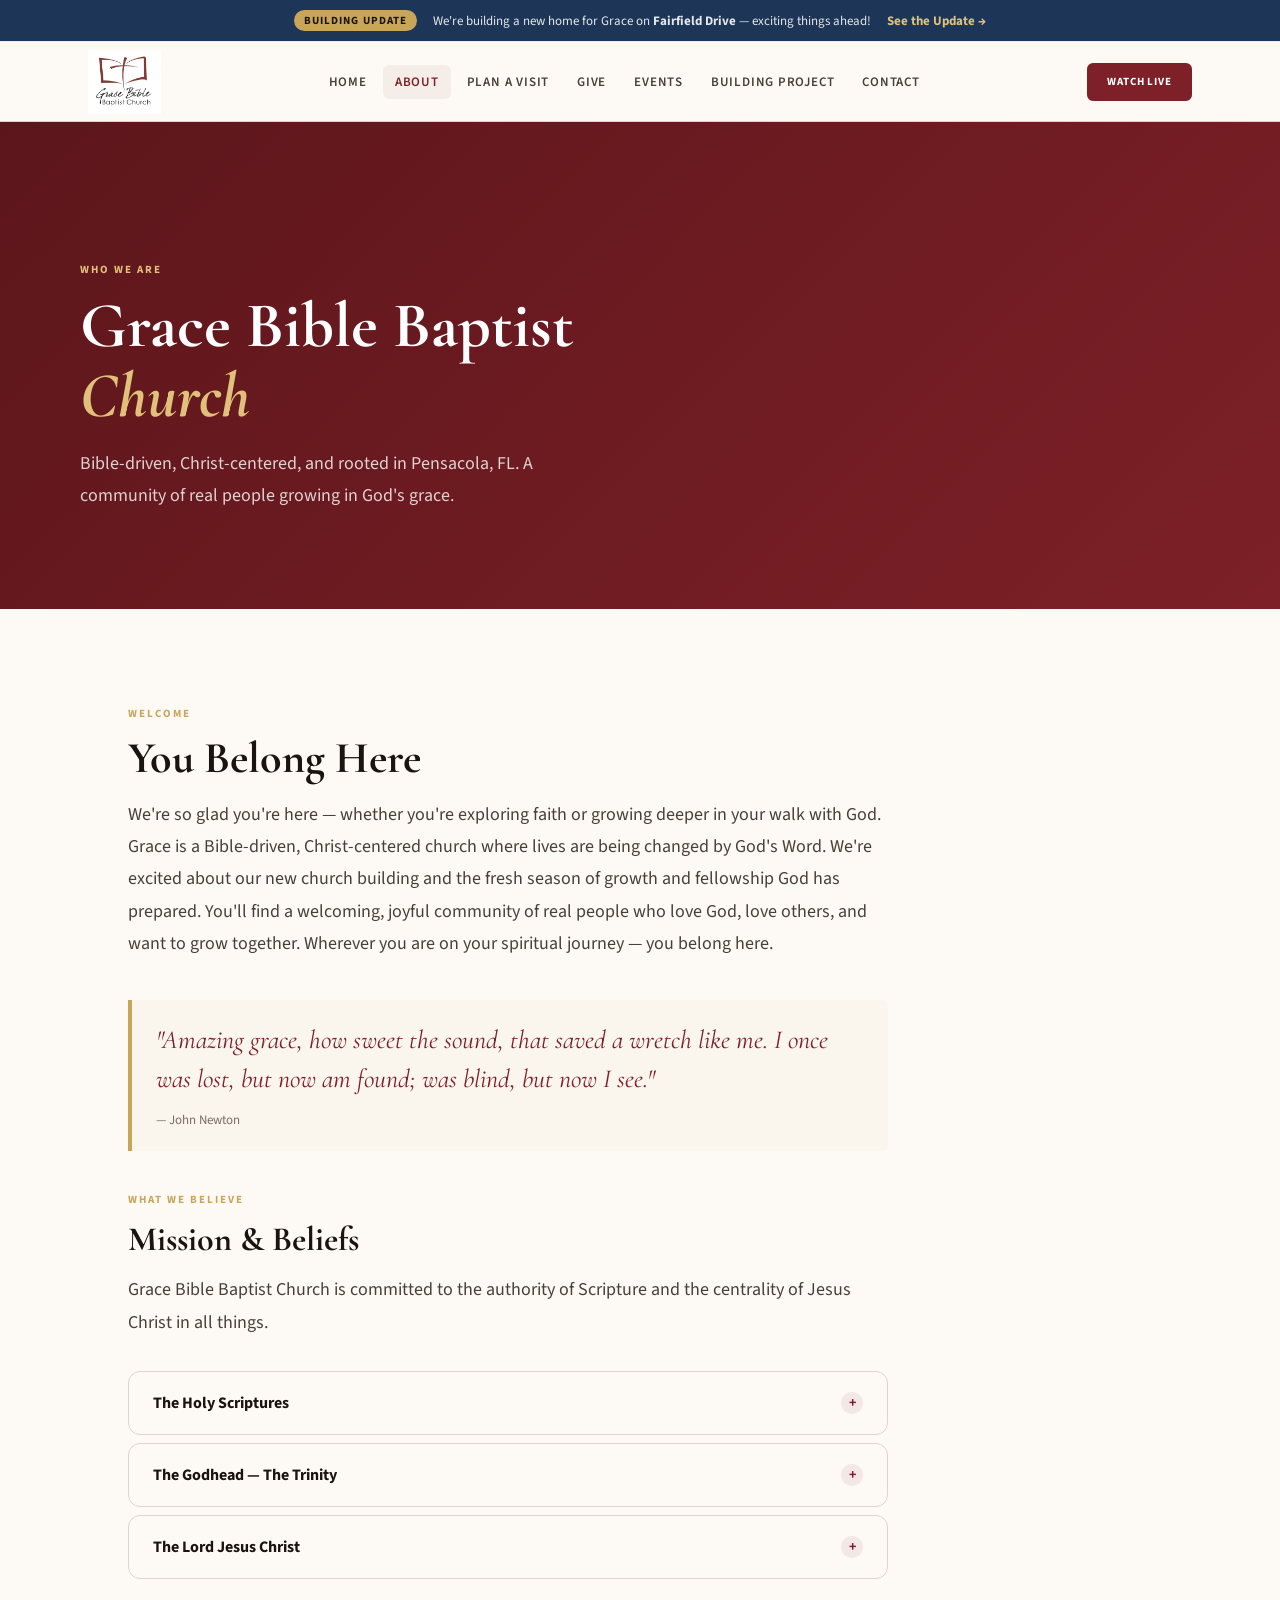
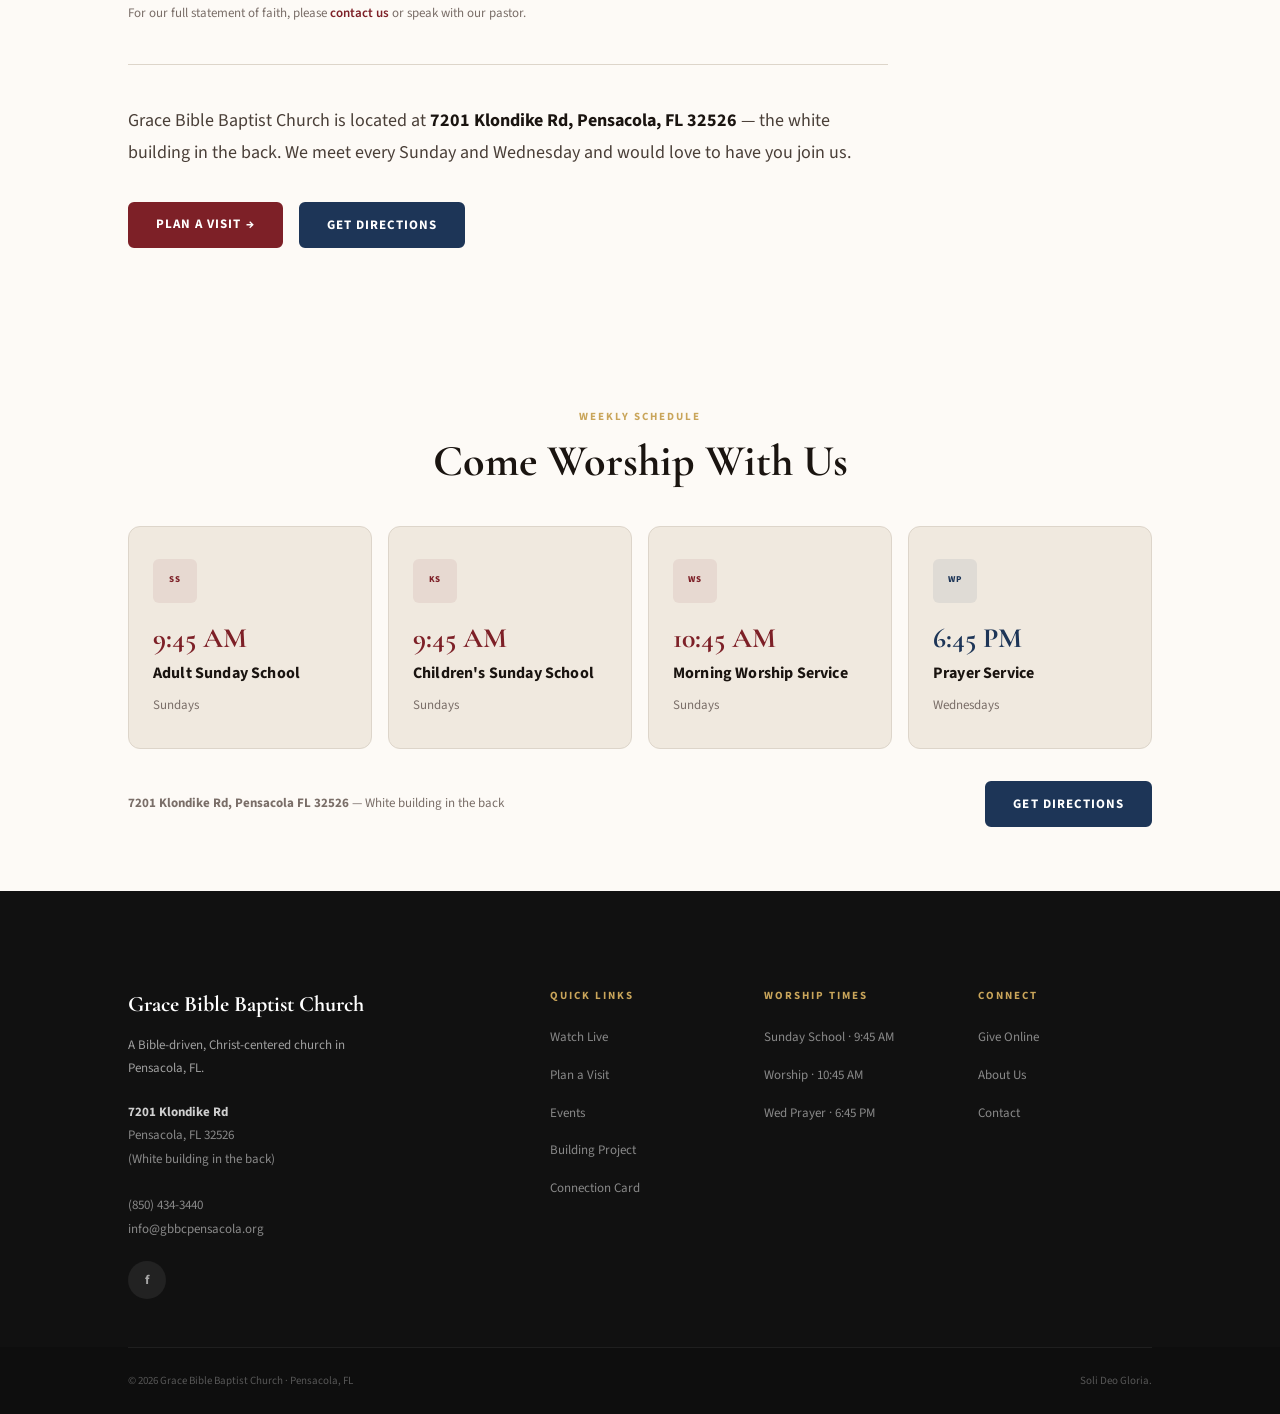
==== commit 2acbdb9e: "Add files via upload updates at 417" ====
--- a/about.html
+++ b/about.html
@@ -6,24 +6,26 @@
   <title>About — Grace Bible Baptist Church | Pensacola, FL</title>
   <meta name="description" content="Learn about Grace Bible Baptist Church in Pensacola, FL — our mission, beliefs, and community.">
   <link rel="preconnect" href="https://fonts.googleapis.com">
-  <link href="https://fonts.googleapis.com/css2?family=Cormorant+Garamond:ital,wght@0,600;0,700;1,400;1,600&family=Source+Sans+3:wght@300;400;600;700&display=swap" rel="stylesheet">
+  <link href="https://fonts.googleapis.com/css2?family=Cormorant+Garamond:ital,wght@0,600;0,700;1,400;1,600&family=Source+Sans+3:wght@300;400;600;700;800&display=swap" rel="stylesheet">
   <link rel="stylesheet" href="css/styles.css">
 </head>
 <body>
 
+<!-- [CHANGE 4] No emojis in announcement bar -->
 <div class="announcement-bar" role="region" aria-label="Site announcement">
-  <span class="label">🏗 Building Update</span>
+  <span class="label">Building Update</span>
   <p>We're building a new home for Grace on <strong>Fairfield Drive</strong> — exciting things ahead!</p>
-  <a class="ann-link" href="building-project.html">See the Update →</a>
+  <a class="ann-link" href="building-project.html">See the Update &rarr;</a>
 </div>
 
+<!-- [CHANGE 1] bigger logo; [CHANGE 5] Watch Live solid, Plan a Visit removed -->
 <header class="site-header" role="banner">
   <div class="header-inner">
     <a class="logo" href="index.html" aria-label="Grace Bible Baptist Church — Home">
-      <img src="assets/logo.png" alt="Grace Bible Baptist Church" width="160" height="52"
+      <img src="assets/logo.png" alt="Grace Bible Baptist Church" width="200" height="64"
            onerror="this.style.display='none';this.nextElementSibling.style.display='flex'">
       <span class="logo-fallback" style="display:none">
-        <span class="logo-icon" aria-hidden="true">✝</span>
+        <span class="logo-icon" aria-hidden="true">&#10013;</span>
         <span class="logo-text">Grace Bible Baptist <small>Pensacola, FL</small></span>
       </span>
     </a>
@@ -38,11 +40,11 @@
         <li><a href="contact.html">Contact</a></li>
       </ul>
     </nav>
+    <!-- [CHANGE 5] Watch Live solid; Plan a Visit button removed -->
     <div class="nav-ctas">
-      <a class="btn btn-outline btn-sm nav-cta-secondary"
+      <a class="btn btn-primary btn-sm"
          href="https://www.facebook.com/share/1EXpFRQ71C/?mibextid=wwXIfr"
-         target="_blank" rel="noopener noreferrer">▶ Watch Live</a>
-      <a class="btn btn-primary btn-sm" href="plan-a-visit.html">Plan a Visit</a>
+         target="_blank" rel="noopener noreferrer">Watch Live</a>
     </div>
     <button class="hamburger" id="hamburger-btn" aria-label="Open navigation menu"
             aria-expanded="false" onclick="toggleMobileMenu()">
@@ -61,18 +63,17 @@
     <li><a href="building-project.html">Building Project</a></li>
     <li><a href="contact.html">Contact</a></li>
     <li><a href="https://www.facebook.com/share/1EXpFRQ71C/?mibextid=wwXIfr"
-           target="_blank" rel="noopener noreferrer">Sermons (Facebook Live)</a></li>
+           target="_blank" rel="noopener noreferrer">Sermons (Facebook)</a></li>
   </ul>
   <div class="mobile-menu-ctas">
     <a class="btn btn-primary" href="plan-a-visit.html" style="justify-content:center">Plan a Visit</a>
     <a class="btn btn-outline" href="https://www.facebook.com/share/1EXpFRQ71C/?mibextid=wwXIfr"
-       target="_blank" rel="noopener noreferrer" style="justify-content:center">▶ Watch Live</a>
+       target="_blank" rel="noopener noreferrer" style="justify-content:center">Watch Live</a>
   </div>
 </div>
 
 <main id="main-content">
 
-  <!-- ── ABOUT HERO ────────────────────────────────────────────────── -->
   <div class="about-hero">
     <div class="about-hero-content">
       <span class="eyebrow" style="color:var(--color-gold-light)">Who We Are</span>
@@ -82,14 +83,17 @@
     </div>
   </div>
 
-  <!-- ── WELCOME ───────────────────────────────────────────────────── -->
+  <!-- ── WELCOME + BELIEFS ─────────────────────────────────────────
+       [CHANGE 8] Accordion moved to appear directly after the John Newton
+       quote, within this same section. The separate beliefs-section is removed.
+       [CHANGE 4] No emojis anywhere in this section.
+  ──────────────────────────────────────────────────────────────── -->
   <section class="section" style="background:var(--color-bg-white)" aria-labelledby="welcome-heading">
     <div class="container">
       <div style="max-width:760px">
         <span class="eyebrow">Welcome</span>
         <h2 id="welcome-heading" class="section-heading">You Belong Here</h2>
 
-        <!-- Verbatim welcome copy -->
         <div class="prose">
           <p>We're so glad you're here — whether you're exploring faith or growing deeper in your
              walk with God. Grace is a Bible-driven, Christ-centered church where lives are being
@@ -99,40 +103,22 @@
              your spiritual journey — you belong here.</p>
         </div>
 
+        <!-- John Newton quote -->
         <div class="pull-quote" style="margin:var(--space-10) 0">
           <p>"Amazing grace, how sweet the sound, that saved a wretch like me.
               I once was lost, but now am found; was blind, but now I see."</p>
-          <cite>— John Newton</cite>
-        </div>
-
-        <div class="prose">
-          <p>Grace Bible Baptist Church is located at <strong>7201 Klondike Rd, Pensacola, FL 32526</strong>
-             — the white building in the back. We meet every Sunday and Wednesday and would love
-             to have you join us.</p>
-        </div>
-
-        <div class="flex-row mt-8">
-          <a class="btn btn-primary" href="plan-a-visit.html">Plan a Visit →</a>
-          <button class="btn-directions"
-                  onclick="getDirections('7201 Klondike Rd, Pensacola, FL 32526')">
-            🗺 Get Directions
-          </button>
-        </div>
-      </div>
-    </div>
-  </section>
-
-  <!-- ── MISSION & BELIEFS ─────────────────────────────────────────── -->
-  <section class="beliefs-section section" aria-labelledby="beliefs-heading">
-    <div class="container">
-      <div style="max-width:760px;margin:0 auto">
-        <span class="eyebrow">What We Believe</span>
-        <h2 id="beliefs-heading" class="section-heading">Mission &amp; Beliefs</h2>
-        <p class="section-sub" style="margin-bottom:var(--space-2)">
+          <cite>&mdash; John Newton</cite>
+        </div>
+
+        <!-- [CHANGE 8] Mission & Beliefs accordion placed DIRECTLY after quote -->
+        <span class="eyebrow" style="margin-top:var(--space-6);display:block">What We Believe</span>
+        <h2 class="section-heading" style="font-size:clamp(22px,3vw,34px)">Mission &amp; Beliefs</h2>
+        <p style="font-size:var(--text-md);color:var(--color-text-secondary);line-height:var(--leading-loose);margin-bottom:0">
           Grace Bible Baptist Church is committed to the authority of Scripture and
           the centrality of Jesus Christ in all things.
         </p>
 
+        <!-- [CHANGE 4] No emojis in accordion headings -->
         <div class="accordion" role="list">
 
           <div class="accordion-item" role="listitem">
@@ -148,7 +134,7 @@
                 We believe the Old and New Testaments to be verbally inspired by God, inerrant in
                 the original writings, and that they are of supreme and final authority in faith
                 and life.
-                <cite>II Timothy 3:16–17; II Peter 1:19–21</cite>
+                <cite>II Timothy 3:16&ndash;17; II Peter 1:19&ndash;21</cite>
               </div>
             </div>
           </div>
@@ -158,7 +144,7 @@
                     aria-expanded="false"
                     aria-controls="belief-godhead"
                     onclick="toggleAccordion(this)">
-              The Godhead — The Trinity
+              The Godhead &mdash; The Trinity
               <span class="accordion-icon" aria-hidden="true">+</span>
             </button>
             <div class="accordion-body" id="belief-godhead" role="region">
@@ -181,8 +167,8 @@
             </button>
             <div class="accordion-body" id="belief-christ" role="region">
               <div class="accordion-body-inner">
-                <em style="color:var(--color-text-muted)">[Full statement of belief coming soon. Please
-                contact us or speak with our pastor for more information.]</em>
+                <em style="color:var(--color-text-muted)">[Full statement of belief coming soon.
+                Please contact us or speak with our pastor for more information.]</em>
               </div>
             </div>
           </div>
@@ -194,11 +180,29 @@
           <a href="contact.html" style="color:var(--color-maroon);font-weight:600">contact us</a>
           or speak with our pastor.
         </p>
+
+        <!-- Address / directions — below beliefs, still within welcome section -->
+        <hr class="divider" style="margin:var(--space-10) 0">
+
+        <div class="prose">
+          <p>Grace Bible Baptist Church is located at <strong>7201 Klondike Rd, Pensacola, FL 32526</strong>
+             &mdash; the white building in the back. We meet every Sunday and Wednesday and would love
+             to have you join us.</p>
+        </div>
+
+        <!-- [CHANGE 4] No emojis in buttons -->
+        <div class="flex-row mt-8">
+          <a class="btn btn-primary" href="plan-a-visit.html">Plan a Visit &rarr;</a>
+          <button class="btn-directions"
+                  onclick="getDirections('7201 Klondike Rd, Pensacola, FL 32526')">
+            Get Directions
+          </button>
+        </div>
       </div>
     </div>
   </section>
 
-  <!-- ── SERVICE TIMES ─────────────────────────────────────────────── -->
+  <!-- SERVICE TIMES — [CHANGE 4] text icon abbreviations, no emojis -->
   <section class="service-times-section section-sm" aria-labelledby="about-times-heading">
     <div class="container">
       <div class="text-center" style="max-width:600px;margin:0 auto var(--space-4)">
@@ -207,27 +211,27 @@
       </div>
       <div class="service-times-grid">
         <article class="time-card">
-          <div class="time-icon">📖</div>
+          <div class="time-icon" aria-hidden="true">SS</div>
           <h3>9:45 AM</h3><strong>Adult Sunday School</strong><p>Sundays</p>
         </article>
         <article class="time-card">
-          <div class="time-icon">🧒</div>
+          <div class="time-icon" aria-hidden="true">KS</div>
           <h3>9:45 AM</h3><strong>Children's Sunday School</strong><p>Sundays</p>
         </article>
         <article class="time-card">
-          <div class="time-icon">🎵</div>
+          <div class="time-icon" aria-hidden="true">WS</div>
           <h3>10:45 AM</h3><strong>Morning Worship Service</strong><p>Sundays</p>
         </article>
         <article class="time-card wednesday">
-          <div class="time-icon">🙏</div>
+          <div class="time-icon" aria-hidden="true">WP</div>
           <h3>6:45 PM</h3><strong>Prayer Service</strong><p>Wednesdays</p>
         </article>
       </div>
       <div class="directions-row">
-        <p>📍 <strong>7201 Klondike Rd, Pensacola FL 32526</strong> — White building in the back</p>
+        <p><strong>7201 Klondike Rd, Pensacola FL 32526</strong> &mdash; White building in the back</p>
         <button class="btn-directions"
                 onclick="getDirections('7201 Klondike Rd, Pensacola, FL 32526')">
-          🗺 Directions
+          Get Directions
         </button>
       </div>
     </div>
@@ -235,7 +239,6 @@
 
 </main>
 
-<!-- ── FOOTER ────────────────────────────────────────────────────── -->
 <footer role="contentinfo">
   <div class="container">
     <div class="footer-grid">
@@ -257,7 +260,7 @@
         <h4>Quick Links</h4>
         <ul>
           <li><a href="https://www.facebook.com/share/1EXpFRQ71C/?mibextid=wwXIfr"
-                 target="_blank" rel="noopener noreferrer">▶ Watch Live</a></li>
+                 target="_blank" rel="noopener noreferrer">Watch Live</a></li>
           <li><a href="plan-a-visit.html">Plan a Visit</a></li>
           <li><a href="events.html">Events</a></li>
           <li><a href="building-project.html">Building Project</a></li>
@@ -268,9 +271,9 @@
       <div class="footer-col">
         <h4>Worship Times</h4>
         <ul>
-          <li><a href="plan-a-visit.html">Sunday School · 9:45 AM</a></li>
-          <li><a href="plan-a-visit.html">Worship · 10:45 AM</a></li>
-          <li><a href="plan-a-visit.html">Wed Prayer · 6:45 PM</a></li>
+          <li><a href="plan-a-visit.html">Sunday School &middot; 9:45 AM</a></li>
+          <li><a href="plan-a-visit.html">Worship &middot; 10:45 AM</a></li>
+          <li><a href="plan-a-visit.html">Wed Prayer &middot; 6:45 PM</a></li>
         </ul>
       </div>
       <div class="footer-col">
@@ -287,7 +290,7 @@
   <div style="background:rgba(0,0,0,0.2)">
     <div class="container">
       <div class="footer-bottom">
-        <span>© 2026 Grace Bible Baptist Church · Pensacola, FL</span>
+        <span>&copy; 2026 Grace Bible Baptist Church &middot; Pensacola, FL</span>
         <span>Soli Deo Gloria.</span>
       </div>
     </div>
--- a/css/styles.css
+++ b/css/styles.css
@@ -1,657 +1,363 @@
 /* =================================================================
    GRACE BIBLE BAPTIST CHURCH — styles.css
-   All design tokens, base styles, layout, and components.
    ================================================================= */
-
-/* ── DESIGN TOKENS ──────────────────────────────────────────────── */
 :root {
-  --color-maroon:       #7D2027;
-  --color-maroon-dark:  #5C161B;
-  --color-maroon-light: #A0353C;
-  --color-gold:         #C9A55A;
-  --color-gold-light:   #E0C07A;
-  --color-gold-muted:   rgba(201,165,90,0.15);
-  --color-navy:         #1D3557;
-  --color-navy-light:   #274472;
-  --color-bg:           #F0E9DF;
-  --color-bg-white:     #FDFAF6;
-  --color-bg-dark:      #111111;
-  --color-text:         #1A1410;
-  --color-text-secondary: #4A3F38;
-  --color-text-muted:   #7A6E68;
-  --color-divider:      #DDD5CA;
-  --font-display: 'Cormorant Garamond', Georgia, serif;
-  --font-body:    'Source Sans 3', system-ui, sans-serif;
-  --text-xs:   11px; --text-sm:  13px; --text-base: 16px;
-  --text-md:   18px; --text-lg:  22px; --text-xl:   28px;
-  --text-2xl:  36px; --text-hero: clamp(38px,6.5vw,72px);
-  --leading-tight: 1.1; --leading-snug: 1.3;
-  --leading-normal: 1.6; --leading-loose: 1.8;
-  --tracking-eyebrow: 0.18em; --tracking-btn: 0.08em; --tracking-nav: 0.06em;
-  --space-1:4px;  --space-2:8px;   --space-3:12px; --space-4:16px;
-  --space-5:20px; --space-6:24px;  --space-8:32px; --space-10:40px;
-  --space-12:48px;--space-16:64px; --space-20:80px;--space-32:128px;
-  --section-py-sm: clamp(40px,6vw,64px);
-  --section-py-md: clamp(56px,8vw,96px);
-  --container-max: 1120px;
-  --container-px:  clamp(20px,5vw,48px);
-  --radius-xs:4px; --radius-sm:6px; --radius-md:12px;
-  --radius-lg:20px;--radius-pill:100px;
-  --shadow-sm:  0 2px 8px rgba(0,0,0,0.08);
-  --shadow-md:  0 4px 20px rgba(0,0,0,0.09);
-  --shadow-lg:  0 8px 40px rgba(0,0,0,0.12);
-  --shadow-card: 0 2px 12px rgba(26,20,16,0.07);
+  --color-maroon:#7D2027;--color-maroon-dark:#5C161B;--color-maroon-light:#A0353C;
+  --color-gold:#C9A55A;--color-gold-light:#E0C07A;--color-gold-muted:rgba(201,165,90,0.15);
+  --color-navy:#1D3557;--color-navy-light:#274472;
+  --color-bg:#F0E9DF;--color-bg-white:#FDFAF6;--color-bg-dark:#111111;
+  --color-text:#1A1410;--color-text-secondary:#4A3F38;--color-text-muted:#7A6E68;
+  --color-divider:#DDD5CA;
+  --font-display:'Cormorant Garamond',Georgia,serif;
+  --font-body:'Source Sans 3',system-ui,sans-serif;
+  --text-xs:11px;--text-sm:13px;--text-base:16px;--text-md:18px;--text-lg:22px;
+  --text-xl:28px;--text-2xl:36px;--text-hero:clamp(38px,6.5vw,72px);
+  --leading-tight:1.1;--leading-snug:1.3;--leading-normal:1.6;--leading-loose:1.8;
+  --tracking-eyebrow:0.18em;--tracking-btn:0.08em;--tracking-nav:0.06em;
+  --space-1:4px;--space-2:8px;--space-3:12px;--space-4:16px;--space-5:20px;
+  --space-6:24px;--space-8:32px;--space-10:40px;--space-12:48px;--space-16:64px;
+  --space-20:80px;--space-32:128px;
+  --section-py-sm:clamp(40px,6vw,64px);--section-py-md:clamp(56px,8vw,96px);
+  --container-max:1120px;--container-px:clamp(20px,5vw,48px);
+  --radius-xs:4px;--radius-sm:6px;--radius-md:12px;--radius-lg:20px;--radius-pill:100px;
+  --shadow-sm:0 2px 8px rgba(0,0,0,0.08);--shadow-md:0 4px 20px rgba(0,0,0,0.09);
+  --shadow-lg:0 8px 40px rgba(0,0,0,0.12);--shadow-card:0 2px 12px rgba(26,20,16,0.07);
   --btn-h-sm:38px;--btn-h-md:46px;--btn-h-lg:54px;
   --btn-px-sm:18px;--btn-px-md:26px;--btn-px-lg:34px;
-  --ease-out: cubic-bezier(0.16,1,0.3,1);
-  --transition: 0.22s var(--ease-out);
+  --ease-out:cubic-bezier(0.16,1,0.3,1);--transition:0.22s var(--ease-out);
   --z-bar:200;--z-nav:100;
 }
-
-/* ── RESET ───────────────────────────────────────────────────────── */
 *,*::before,*::after{box-sizing:border-box;margin:0;padding:0}
 html{scroll-behavior:smooth;-webkit-text-size-adjust:100%}
-body{font-family:var(--font-body);font-size:var(--text-base);
-  line-height:var(--leading-normal);color:var(--color-text);
-  background:var(--color-bg)}
+body{font-family:var(--font-body);font-size:var(--text-base);line-height:var(--leading-normal);color:var(--color-text);background:var(--color-bg)}
 img{display:block;max-width:100%;height:auto}
 a{color:inherit;text-decoration:none}
-:focus-visible{outline:3px solid var(--color-maroon);outline-offset:3px;
-  border-radius:var(--radius-xs)}
-
-/* ── LAYOUT ──────────────────────────────────────────────────────── */
+:focus-visible{outline:3px solid var(--color-maroon);outline-offset:3px;border-radius:var(--radius-xs)}
 .container{max-width:var(--container-max);margin:0 auto;padding:0 var(--container-px)}
-.section   {padding:var(--section-py-md) 0}
+.section{padding:var(--section-py-md) 0}
 .section-sm{padding:var(--section-py-sm) 0}
-
-/* ── TYPE UTILITIES ──────────────────────────────────────────────── */
-.eyebrow{font-family:var(--font-body);font-size:var(--text-xs);font-weight:700;
-  letter-spacing:var(--tracking-eyebrow);text-transform:uppercase;
-  color:var(--color-gold);margin-bottom:var(--space-3);display:block}
-.section-heading{font-family:var(--font-display);font-size:clamp(26px,4vw,44px);
-  font-weight:700;line-height:var(--leading-tight);color:var(--color-text);
-  margin-bottom:var(--space-4)}
-.section-sub{font-size:var(--text-md);color:var(--color-text-secondary);
-  line-height:var(--leading-loose);max-width:540px}
+.eyebrow{font-family:var(--font-body);font-size:var(--text-xs);font-weight:700;letter-spacing:var(--tracking-eyebrow);text-transform:uppercase;color:var(--color-gold);margin-bottom:var(--space-3);display:block}
+.section-heading{font-family:var(--font-display);font-size:clamp(26px,4vw,44px);font-weight:700;line-height:var(--leading-tight);color:var(--color-text);margin-bottom:var(--space-4)}
+.section-sub{font-size:var(--text-md);color:var(--color-text-secondary);line-height:var(--leading-loose);max-width:540px}
 .text-center{text-align:center}
 .text-center .section-sub{margin:0 auto}
-
-/* ── BUTTONS ─────────────────────────────────────────────────────── */
-.btn{display:inline-flex;align-items:center;justify-content:center;
-  gap:var(--space-2);height:var(--btn-h-md);padding:0 var(--btn-px-md);
-  border-radius:var(--radius-sm);font-family:var(--font-body);
-  font-size:var(--text-sm);font-weight:700;letter-spacing:var(--tracking-btn);
-  text-transform:uppercase;text-decoration:none;cursor:pointer;
-  border:2px solid transparent;white-space:nowrap;
-  transition:background var(--transition),color var(--transition),
-    border-color var(--transition),transform var(--transition),
-    box-shadow var(--transition)}
+/* BUTTONS */
+.btn{display:inline-flex;align-items:center;justify-content:center;gap:var(--space-2);height:var(--btn-h-md);padding:0 var(--btn-px-md);border-radius:var(--radius-sm);font-family:var(--font-body);font-size:var(--text-sm);font-weight:700;letter-spacing:var(--tracking-btn);text-transform:uppercase;text-decoration:none;cursor:pointer;border:2px solid transparent;white-space:nowrap;transition:background var(--transition),color var(--transition),border-color var(--transition),transform var(--transition),box-shadow var(--transition)}
 .btn:active{transform:scale(0.98)}
 .btn-primary{background:var(--color-maroon);color:#fff;border-color:var(--color-maroon)}
-.btn-primary:hover,.btn-primary:focus-visible{
-  background:var(--color-maroon-dark);border-color:var(--color-maroon-dark);
-  box-shadow:0 4px 16px rgba(125,32,39,0.35);transform:translateY(-1px)}
+.btn-primary:hover,.btn-primary:focus-visible{background:var(--color-maroon-dark);border-color:var(--color-maroon-dark);box-shadow:0 4px 16px rgba(125,32,39,0.35);transform:translateY(-1px)}
 .btn-outline{background:transparent;color:var(--color-maroon);border-color:var(--color-maroon)}
-.btn-outline:hover,.btn-outline:focus-visible{
-  background:var(--color-maroon);color:#fff;transform:translateY(-1px)}
+.btn-outline:hover,.btn-outline:focus-visible{background:var(--color-maroon);color:#fff;transform:translateY(-1px)}
 .btn-outline-white{background:transparent;color:#fff;border-color:rgba(255,255,255,0.6)}
-.btn-outline-white:hover{background:rgba(255,255,255,0.12);
-  border-color:#fff;transform:translateY(-1px)}
+.btn-outline-white:hover{background:rgba(255,255,255,0.12);border-color:#fff;transform:translateY(-1px)}
 .btn-gold{background:var(--color-gold);color:var(--color-text);border-color:var(--color-gold)}
 .btn-gold:hover{background:var(--color-gold-light);transform:translateY(-1px)}
 .btn-navy{background:var(--color-navy);color:#fff;border-color:var(--color-navy)}
 .btn-navy:hover{background:var(--color-navy-light);transform:translateY(-1px)}
 .btn-lg{height:var(--btn-h-lg);padding:0 var(--btn-px-lg);font-size:var(--text-base)}
 .btn-sm{height:var(--btn-h-sm);padding:0 var(--btn-px-sm);font-size:var(--text-xs)}
-.btn-directions{display:inline-flex;align-items:center;gap:var(--space-2);
-  height:var(--btn-h-md);padding:0 var(--btn-px-md);border-radius:var(--radius-sm);
-  font-family:var(--font-body);font-size:var(--text-sm);font-weight:700;
-  letter-spacing:var(--tracking-btn);text-transform:uppercase;
-  background:var(--color-navy);color:#fff;border:2px solid var(--color-navy);
-  cursor:pointer;white-space:nowrap;
-  transition:background var(--transition),transform var(--transition)}
+.btn-directions{display:inline-flex;align-items:center;gap:var(--space-2);height:var(--btn-h-md);padding:0 var(--btn-px-md);border-radius:var(--radius-sm);font-family:var(--font-body);font-size:var(--text-sm);font-weight:700;letter-spacing:var(--tracking-btn);text-transform:uppercase;background:var(--color-navy);color:#fff;border:2px solid var(--color-navy);cursor:pointer;white-space:nowrap;transition:background var(--transition),transform var(--transition)}
 .btn-directions:hover{background:var(--color-navy-light);transform:translateY(-1px)}
-
 .flex-row{display:flex;flex-wrap:wrap;gap:var(--space-4);align-items:center}
 .divider{border:none;border-top:1px solid var(--color-divider);margin:var(--space-5) 0}
-.mt-6{margin-top:var(--space-6)}
-.mt-8{margin-top:var(--space-8)}
-.mt-10{margin-top:var(--space-10)}
-.mt-12{margin-top:var(--space-12)}
-
-/* =================================================================
-   ANNOUNCEMENT BAR
-   ================================================================= */
-.announcement-bar{
-  position:sticky;top:0;z-index:var(--z-bar);
-  background:var(--color-navy);color:#fff;
-  padding:10px var(--container-px);
-  display:flex;align-items:center;justify-content:center;
-  gap:var(--space-4);flex-wrap:wrap;text-align:center;
-  font-size:var(--text-sm);line-height:1.4}
-.announcement-bar .label{
-  background:var(--color-gold);color:var(--color-text);
-  font-size:var(--text-xs);font-weight:700;letter-spacing:0.1em;
-  text-transform:uppercase;padding:3px 10px;border-radius:var(--radius-pill);
-  flex-shrink:0}
+.mt-6{margin-top:var(--space-6)}.mt-8{margin-top:var(--space-8)}.mt-10{margin-top:var(--space-10)}.mt-12{margin-top:var(--space-12)}
+
+/* ANNOUNCEMENT BAR */
+.announcement-bar{position:sticky;top:0;z-index:var(--z-bar);background:var(--color-navy);color:#fff;padding:10px var(--container-px);display:flex;align-items:center;justify-content:center;gap:var(--space-4);flex-wrap:wrap;text-align:center;font-size:var(--text-sm);line-height:1.4}
+.announcement-bar .label{background:var(--color-gold);color:var(--color-text);font-size:var(--text-xs);font-weight:700;letter-spacing:0.1em;text-transform:uppercase;padding:3px 10px;border-radius:var(--radius-pill);flex-shrink:0}
 .announcement-bar p{color:rgba(255,255,255,0.88)}
-.ann-link{color:var(--color-gold-light);font-weight:700;
-  font-size:var(--text-sm);text-decoration:none;white-space:nowrap;
-  transition:color var(--transition)}
+.ann-link{color:var(--color-gold-light);font-weight:700;font-size:var(--text-sm);text-decoration:none;white-space:nowrap;transition:color var(--transition)}
 .ann-link:hover{color:#fff}
 
-/* =================================================================
-   HEADER / NAV
-   ================================================================= */
-.site-header{
-  position:sticky;top:42px;z-index:var(--z-nav);
-  background:rgba(253,250,246,0.97);
-  backdrop-filter:blur(10px);-webkit-backdrop-filter:blur(10px);
-  border-bottom:1px solid var(--color-divider);
-  height:70px;display:flex;align-items:center}
-.header-inner{
-  width:100%;max-width:1200px;margin:0 auto;padding:0 var(--container-px);
-  display:flex;align-items:center;justify-content:space-between;gap:var(--space-6)}
+/* HEADER — [CHANGE 1] logo 64px desktop / 52px mobile; header 80px */
+.site-header{position:sticky;top:42px;z-index:var(--z-nav);background:rgba(253,250,246,0.97);backdrop-filter:blur(10px);-webkit-backdrop-filter:blur(10px);border-bottom:1px solid var(--color-divider);height:80px;display:flex;align-items:center}
+.header-inner{width:100%;max-width:1200px;margin:0 auto;padding:0 var(--container-px);display:flex;align-items:center;justify-content:space-between;gap:var(--space-6)}
 .logo{display:flex;align-items:center;text-decoration:none;flex-shrink:0}
-.logo img{height:52px;width:auto;image-rendering:-webkit-optimize-contrast}
+.logo img{height:64px;width:auto;image-rendering:-webkit-optimize-contrast;image-rendering:crisp-edges}
 .logo-fallback{display:flex;align-items:center;gap:var(--space-3)}
-.logo-icon{width:42px;height:42px;background:var(--color-maroon);
-  border-radius:var(--radius-sm);display:grid;place-items:center;
-  color:#fff;font-size:18px;flex-shrink:0}
-.logo-text{font-family:var(--font-display);font-size:17px;font-weight:700;
-  color:var(--color-text);line-height:1.15}
-.logo-text small{display:block;font-family:var(--font-body);font-size:var(--text-xs);
-  font-weight:400;color:var(--color-text-muted);letter-spacing:0.08em;text-transform:uppercase}
-@media(max-width:768px){.logo img{height:42px}}
-
-.nav-links{display:none;list-style:none;align-items:center;
-  gap:var(--space-1);flex:1;justify-content:center}
+.logo-icon{width:48px;height:48px;background:var(--color-maroon);border-radius:var(--radius-sm);display:grid;place-items:center;color:#fff;font-size:20px;flex-shrink:0}
+.logo-text{font-family:var(--font-display);font-size:18px;font-weight:700;color:var(--color-text);line-height:1.15}
+.logo-text small{display:block;font-family:var(--font-body);font-size:var(--text-xs);font-weight:400;color:var(--color-text-muted);letter-spacing:0.08em;text-transform:uppercase}
+@media(max-width:768px){.logo img{height:52px}}
+.nav-links{display:none;list-style:none;align-items:center;gap:var(--space-1);flex:1;justify-content:center}
 @media(min-width:1060px){.nav-links{display:flex}}
-.nav-links a{text-decoration:none;font-size:var(--text-sm);font-weight:600;
-  letter-spacing:var(--tracking-nav);text-transform:uppercase;
-  color:var(--color-text-secondary);padding:var(--space-2) var(--space-3);
-  border-radius:var(--radius-sm);
-  transition:color var(--transition),background var(--transition)}
+.nav-links a{text-decoration:none;font-size:var(--text-sm);font-weight:600;letter-spacing:var(--tracking-nav);text-transform:uppercase;color:var(--color-text-secondary);padding:var(--space-2) var(--space-3);border-radius:var(--radius-sm);transition:color var(--transition),background var(--transition)}
 .nav-links a:hover{color:var(--color-maroon);background:rgba(125,32,39,0.06)}
 .nav-links a.active{color:var(--color-maroon);background:rgba(125,32,39,0.06)}
 .nav-ctas{display:flex;align-items:center;gap:var(--space-3);flex-shrink:0}
-@media(max-width:479px){.nav-cta-secondary{display:none}}
-
-/* Hamburger */
-.hamburger{display:flex;flex-direction:column;gap:5px;padding:var(--space-2);
-  background:none;border:none;cursor:pointer;border-radius:var(--radius-sm)}
-.hamburger span{width:22px;height:2px;background:var(--color-text);border-radius:2px;
-  transition:all 0.25s ease}
+.hamburger{display:flex;flex-direction:column;gap:5px;padding:var(--space-2);background:none;border:none;cursor:pointer;border-radius:var(--radius-sm)}
+.hamburger span{width:22px;height:2px;background:var(--color-text);border-radius:2px;transition:all 0.25s ease}
 .hamburger:hover span{background:var(--color-maroon)}
 .hamburger.open span:nth-child(1){transform:translateY(7px) rotate(45deg)}
 .hamburger.open span:nth-child(2){opacity:0;transform:scaleX(0)}
 .hamburger.open span:nth-child(3){transform:translateY(-7px) rotate(-45deg)}
 @media(min-width:1060px){.hamburger{display:none}}
-
-.mobile-menu{display:none;position:fixed;top:112px;left:0;right:0;
-  background:rgba(253,250,246,0.98);backdrop-filter:blur(12px);
-  border-bottom:1px solid var(--color-divider);
-  z-index:calc(var(--z-nav) - 1);
-  padding:var(--space-6) var(--container-px) var(--space-8)}
+/* mobile-menu top = ann-bar(42px) + header(80px) */
+.mobile-menu{display:none;position:fixed;top:122px;left:0;right:0;background:rgba(253,250,246,0.98);backdrop-filter:blur(12px);border-bottom:1px solid var(--color-divider);z-index:calc(var(--z-nav) - 1);padding:var(--space-6) var(--container-px) var(--space-8)}
 .mobile-menu.open{display:block}
 .mobile-menu ul{list-style:none;display:flex;flex-direction:column;gap:0}
-.mobile-menu ul li a{display:block;padding:var(--space-4) 0;font-size:var(--text-md);
-  font-weight:700;color:var(--color-text);text-decoration:none;
-  border-bottom:1px solid var(--color-divider);transition:color var(--transition)}
+.mobile-menu ul li a{display:block;padding:var(--space-4) 0;font-size:var(--text-md);font-weight:700;color:var(--color-text);text-decoration:none;border-bottom:1px solid var(--color-divider);transition:color var(--transition)}
 .mobile-menu ul li:last-child a{border-bottom:none}
 .mobile-menu ul li a:hover,.mobile-menu ul li a.active{color:var(--color-maroon)}
 .mobile-menu-ctas{display:flex;flex-direction:column;gap:var(--space-3);margin-top:var(--space-6)}
 
-/* =================================================================
-   HERO (Home — slideshow)
-   ================================================================= */
-.hero{position:relative;min-height:100svh;display:flex;flex-direction:column;
-  justify-content:flex-end;overflow:hidden;background-color:#1a0a0a}
+/* HERO — [CHANGE 2] height 100svh -> ~72vh; [CHANGE 3] times typography */
+.hero{position:relative;min-height:clamp(480px,72vh,800px);display:flex;flex-direction:column;justify-content:flex-end;overflow:hidden;background-color:#1a0a0a}
 .hero-slideshow{position:absolute;inset:0;z-index:0}
-.hero-slide{position:absolute;inset:0;background-size:cover;
-  background-position:center;opacity:0;transition:opacity 1.6s ease-in-out;
-  will-change:opacity}
+.hero-slide{position:absolute;inset:0;background-size:cover;background-position:center;opacity:0;transition:opacity 1.6s ease-in-out;will-change:opacity}
 .hero-slide.active{opacity:1}
 .hero-slide:nth-child(1){background-image:url('https://images.unsplash.com/photo-1438032005730-c779502df39b?w=1800&q=80')}
 .hero-slide:nth-child(2){background-image:url('https://images.unsplash.com/photo-1529070538774-1843cb3265df?w=1800&q=80')}
 .hero-slide:nth-child(3){background-image:url('https://images.unsplash.com/photo-1507003211169-0a1dd7228f2d?w=1800&q=80')}
 .hero-slide:nth-child(4){background-image:url('https://images.unsplash.com/photo-1477244075012-5cc28286e465?w=1800&q=80')}
 .hero-slide:nth-child(5){background-image:url('https://images.unsplash.com/photo-1504052434569-70ad5836ab65?w=1800&q=80')}
-@media(prefers-reduced-motion:reduce){
-  .hero-slide{transition:none}
-  .hero-slide:nth-child(1){opacity:1}
-  .hero-slide:not(:nth-child(1)){opacity:0!important}}
-
-.hero-overlay{position:absolute;inset:0;z-index:1;
-  background:linear-gradient(to bottom,rgba(18,8,8,0.48) 0%,
-    rgba(18,8,8,0.28) 40%,rgba(18,8,8,0.75) 100%)}
-.hero-overlay-accent{position:absolute;inset:0;z-index:1;
-  background:linear-gradient(135deg,rgba(125,32,39,0.22) 0%,transparent 55%)}
-.hero-content{position:relative;z-index:2;width:100%;max-width:var(--container-max);
-  margin:0 auto;padding:var(--space-32) var(--container-px) clamp(56px,8vw,96px)}
-.hero-badge{display:inline-flex;align-items:center;gap:var(--space-2);
-  background:rgba(255,255,255,0.1);border:1px solid rgba(255,255,255,0.25);
-  backdrop-filter:blur(4px);border-radius:var(--radius-pill);padding:6px 16px;
-  font-size:var(--text-xs);font-weight:700;letter-spacing:0.14em;text-transform:uppercase;
-  color:rgba(255,255,255,0.9);margin-bottom:var(--space-5)}
+@media(prefers-reduced-motion:reduce){.hero-slide{transition:none}.hero-slide:nth-child(1){opacity:1}.hero-slide:not(:nth-child(1)){opacity:0!important}}
+.hero-overlay{position:absolute;inset:0;z-index:1;background:linear-gradient(to bottom,rgba(18,8,8,0.48) 0%,rgba(18,8,8,0.28) 40%,rgba(18,8,8,0.82) 100%)}
+.hero-overlay-accent{position:absolute;inset:0;z-index:1;background:linear-gradient(135deg,rgba(125,32,39,0.22) 0%,transparent 55%)}
+.hero-content{position:relative;z-index:2;width:100%;max-width:var(--container-max);margin:0 auto;padding:clamp(48px,8vw,96px) var(--container-px) clamp(40px,6vw,64px)}
+.hero-badge{display:inline-flex;align-items:center;gap:var(--space-2);background:rgba(255,255,255,0.1);border:1px solid rgba(255,255,255,0.25);backdrop-filter:blur(4px);border-radius:var(--radius-pill);padding:6px 16px;font-size:var(--text-xs);font-weight:700;letter-spacing:0.14em;text-transform:uppercase;color:rgba(255,255,255,0.9);margin-bottom:var(--space-5)}
 .hero-badge .dot{width:7px;height:7px;background:var(--color-gold);border-radius:50%}
-.hero h1{font-family:var(--font-display);font-size:var(--text-hero);font-weight:700;
-  line-height:var(--leading-tight);color:#fff;max-width:720px;margin-bottom:var(--space-5)}
+.hero h1{font-family:var(--font-display);font-size:var(--text-hero);font-weight:700;line-height:var(--leading-tight);color:#fff;max-width:720px;margin-bottom:var(--space-5)}
 .hero h1 em{font-style:italic;color:var(--color-gold-light)}
-.hero-sub{font-size:clamp(16px,2vw,19px);color:rgba(255,255,255,0.82);
-  line-height:var(--leading-loose);max-width:480px;margin-bottom:var(--space-10);font-weight:300}
+.hero-sub{font-size:clamp(16px,2vw,19px);color:rgba(255,255,255,0.82);line-height:var(--leading-loose);max-width:480px;margin-bottom:var(--space-8);font-weight:300}
 .hero-ctas{display:flex;gap:var(--space-4);flex-wrap:wrap}
-.hero-times{display:flex;flex-wrap:wrap;gap:1px;background:rgba(255,255,255,0.08);
-  border:1px solid rgba(255,255,255,0.12);border-radius:var(--radius-sm);
-  overflow:hidden;max-width:820px;margin-top:var(--space-8)}
-.hero-time-item{flex:1;min-width:150px;padding:16px 20px}
-.hero-time-label{font-size:10px;font-weight:700;letter-spacing:0.15em;text-transform:uppercase;
-  color:var(--color-gold-light);opacity:.9;margin-bottom:4px}
-.hero-time-value{font-family:var(--font-display);font-size:19px;font-weight:700;
-  color:#fff;line-height:1.1}
-.hero-time-desc{font-size:12px;color:rgba(255,255,255,0.55);margin-top:2px}
+/* [CHANGE 3] Hero times — strong label / display-font value / muted desc */
+.hero-times{display:flex;flex-wrap:wrap;gap:1px;background:rgba(255,255,255,0.08);border:1px solid rgba(255,255,255,0.12);border-radius:var(--radius-sm);overflow:hidden;max-width:820px;margin-top:var(--space-8)}
+.hero-time-item{flex:1;min-width:150px;padding:18px 22px}
+.hero-time-label{font-family:var(--font-body);font-size:9px;font-weight:800;letter-spacing:0.24em;text-transform:uppercase;color:var(--color-gold);margin-bottom:5px;line-height:1}
+.hero-time-value{font-family:var(--font-display);font-size:22px;font-weight:700;color:#fff;line-height:1.05;letter-spacing:0.01em}
+.hero-time-desc{font-family:var(--font-body);font-size:11px;font-weight:400;color:rgba(255,255,255,0.45);margin-top:4px;letter-spacing:0.04em;line-height:1.3}
 .hero-time-divider{width:1px;background:rgba(255,255,255,0.1);flex-shrink:0}
-.slideshow-dots{position:absolute;bottom:var(--space-4);right:var(--space-6);
-  z-index:3;display:flex;gap:var(--space-2)}
-.slideshow-dot{width:8px;height:8px;border-radius:50%;
-  background:rgba(255,255,255,0.35);border:none;cursor:pointer;padding:0;
-  transition:background .3s,transform .3s}
+.slideshow-dots{position:absolute;bottom:var(--space-4);right:var(--space-6);z-index:3;display:flex;gap:var(--space-2)}
+.slideshow-dot{width:8px;height:8px;border-radius:50%;background:rgba(255,255,255,0.35);border:none;cursor:pointer;padding:0;transition:background .3s,transform .3s}
 .slideshow-dot.active{background:#fff;transform:scale(1.25)}
 @media(prefers-reduced-motion:reduce){.slideshow-dots{display:none}}
 
-/* =================================================================
-   PAGE HERO (static — all pages except Home)
-   ================================================================= */
-.page-hero{padding:clamp(80px,12vw,140px) var(--container-px) clamp(56px,8vw,80px);
-  background:var(--color-maroon);position:relative;overflow:hidden}
-.page-hero::before{content:'';position:absolute;inset:0;
-  background:radial-gradient(circle at 70% 50%,rgba(201,165,90,0.14),transparent 60%)}
+/* PAGE HERO */
+.page-hero{padding:clamp(80px,12vw,140px) var(--container-px) clamp(56px,8vw,80px);background:var(--color-maroon);position:relative;overflow:hidden}
+.page-hero::before{content:'';position:absolute;inset:0;background:radial-gradient(circle at 70% 50%,rgba(201,165,90,0.14),transparent 60%)}
 .page-hero-inner{position:relative;z-index:1;max-width:var(--container-max);margin:0 auto}
-.page-hero h1{font-family:var(--font-display);font-size:clamp(36px,5.5vw,64px);
-  font-weight:700;color:#fff;margin-bottom:var(--space-4);line-height:var(--leading-tight)}
-.page-hero p{font-size:var(--text-md);color:rgba(255,255,255,0.78);
-  max-width:520px;line-height:var(--leading-loose)}
-/* About page hero variant */
-.about-hero{background:linear-gradient(135deg,var(--color-maroon-dark),var(--color-maroon));
-  padding:clamp(80px,12vw,140px) var(--container-px) clamp(56px,8vw,96px);
-  position:relative;overflow:hidden}
-.about-hero::before{content:'';position:absolute;inset:0;
-  background:url('https://images.unsplash.com/photo-1438032005730-c779502df39b?w=1600&q=60')
-    center/cover;opacity:.12}
+.page-hero h1{font-family:var(--font-display);font-size:clamp(36px,5.5vw,64px);font-weight:700;color:#fff;margin-bottom:var(--space-4);line-height:var(--leading-tight)}
+.page-hero p{font-size:var(--text-md);color:rgba(255,255,255,0.78);max-width:520px;line-height:var(--leading-loose)}
+.about-hero{background:linear-gradient(135deg,var(--color-maroon-dark),var(--color-maroon));padding:clamp(80px,12vw,140px) var(--container-px) clamp(56px,8vw,96px);position:relative;overflow:hidden}
+.about-hero::before{content:'';position:absolute;inset:0;background:url('https://images.unsplash.com/photo-1438032005730-c779502df39b?w=1600&q=60') center/cover;opacity:.12}
 .about-hero-content{position:relative;z-index:1;max-width:var(--container-max);margin:0 auto}
-.about-hero h1{font-family:var(--font-display);font-size:clamp(36px,5.5vw,64px);
-  font-weight:700;color:#fff;line-height:var(--leading-tight);margin-bottom:var(--space-4)}
+.about-hero h1{font-family:var(--font-display);font-size:clamp(36px,5.5vw,64px);font-weight:700;color:#fff;line-height:var(--leading-tight);margin-bottom:var(--space-4)}
 .about-hero h1 em{font-style:italic;color:var(--color-gold-light)}
-.about-hero p{font-size:var(--text-md);color:rgba(255,255,255,0.8);
-  max-width:540px;line-height:var(--leading-loose)}
-/* Contact hero variant */
-.contact-hero{background:linear-gradient(135deg,var(--color-navy),#0f1f35);
-  padding:clamp(80px,12vw,140px) var(--container-px) clamp(56px,8vw,96px)}
+.about-hero p{font-size:var(--text-md);color:rgba(255,255,255,0.8);max-width:540px;line-height:var(--leading-loose)}
+.contact-hero{background:linear-gradient(135deg,var(--color-navy),#0f1f35);padding:clamp(80px,12vw,140px) var(--container-px) clamp(56px,8vw,96px)}
 .contact-hero-inner{max-width:var(--container-max);margin:0 auto}
-.contact-hero h1{font-family:var(--font-display);font-size:clamp(36px,5.5vw,64px);
-  font-weight:700;color:#fff;margin-bottom:var(--space-4);line-height:var(--leading-tight)}
-.contact-hero p{font-size:var(--text-md);color:rgba(255,255,255,0.75);
-  max-width:440px;line-height:var(--leading-loose)}
-/* Building project hero */
-.building-hero{position:relative;min-height:55vh;background:#1a0a0a;
-  display:flex;align-items:flex-end;overflow:hidden}
-.building-hero img{position:absolute;inset:0;width:100%;height:100%;
-  object-fit:cover;object-position:center}
-.building-hero-overlay{position:absolute;inset:0;
-  background:linear-gradient(to bottom,rgba(0,0,0,0.2) 0%,rgba(0,0,0,0.72) 100%)}
-.building-hero-content{position:relative;z-index:2;
-  padding:var(--space-32) var(--container-px) var(--space-16);
-  max-width:var(--container-max);margin:0 auto;width:100%}
-.building-hero-content h1{font-family:var(--font-display);
-  font-size:clamp(32px,5vw,58px);font-weight:700;color:#fff;
-  line-height:var(--leading-snug);max-width:640px;margin-bottom:var(--space-4)}
-.building-hero-content p{font-size:var(--text-md);color:rgba(255,255,255,0.8);
-  max-width:520px;line-height:var(--leading-loose)}
-
-/* =================================================================
-   QUICK ACTIONS BAR
-   ================================================================= */
+.contact-hero h1{font-family:var(--font-display);font-size:clamp(36px,5.5vw,64px);font-weight:700;color:#fff;margin-bottom:var(--space-4);line-height:var(--leading-tight)}
+.contact-hero p{font-size:var(--text-md);color:rgba(255,255,255,0.75);max-width:440px;line-height:var(--leading-loose)}
+.building-hero{position:relative;min-height:55vh;background:#1a0a0a;display:flex;align-items:flex-end;overflow:hidden}
+.building-hero img{position:absolute;inset:0;width:100%;height:100%;object-fit:cover;object-position:center}
+.building-hero-overlay{position:absolute;inset:0;background:linear-gradient(to bottom,rgba(0,0,0,0.2) 0%,rgba(0,0,0,0.72) 100%)}
+.building-hero-content{position:relative;z-index:2;padding:var(--space-32) var(--container-px) var(--space-16);max-width:var(--container-max);margin:0 auto;width:100%}
+.building-hero-content h1{font-family:var(--font-display);font-size:clamp(32px,5vw,58px);font-weight:700;color:#fff;line-height:var(--leading-snug);max-width:640px;margin-bottom:var(--space-4)}
+.building-hero-content p{font-size:var(--text-md);color:rgba(255,255,255,0.8);max-width:520px;line-height:var(--leading-loose)}
+
+/* QUICK ACTIONS — [CHANGE 4] SVG icon container */
 .quick-actions{background:var(--color-maroon);padding:0}
 .quick-actions-inner{display:grid;grid-template-columns:repeat(2,1fr)}
 @media(min-width:640px){.quick-actions-inner{grid-template-columns:repeat(4,1fr)}}
-.qa-btn{display:flex;flex-direction:column;align-items:center;justify-content:center;
-  gap:var(--space-2);padding:var(--space-6) var(--space-4);text-decoration:none;
-  color:rgba(255,255,255,0.85);font-size:var(--text-xs);font-weight:700;
-  letter-spacing:0.12em;text-transform:uppercase;border:none;background:none;
-  cursor:pointer;border-right:1px solid rgba(255,255,255,0.12);
-  border-bottom:1px solid rgba(255,255,255,0.12);
-  transition:background var(--transition),color var(--transition)}
+.qa-btn{display:flex;flex-direction:column;align-items:center;justify-content:center;gap:var(--space-2);padding:var(--space-6) var(--space-4);text-decoration:none;color:rgba(255,255,255,0.85);font-size:var(--text-xs);font-weight:700;letter-spacing:0.12em;text-transform:uppercase;border:none;background:none;cursor:pointer;border-right:1px solid rgba(255,255,255,0.12);border-bottom:1px solid rgba(255,255,255,0.12);transition:background var(--transition),color var(--transition)}
 .qa-btn:last-child,.qa-btn:nth-child(4){border-right:none}
 @media(min-width:640px){.qa-btn{border-bottom:none}}
 .qa-btn:hover{background:rgba(255,255,255,0.1);color:#fff}
-.qa-icon{font-size:22px;color:var(--color-gold-light);transition:transform var(--transition)}
+.qa-icon{width:22px;height:22px;color:var(--color-gold-light);display:grid;place-items:center;transition:transform var(--transition)}
+.qa-icon svg{width:20px;height:20px}
 .qa-btn:hover .qa-icon{transform:scale(1.12)}
 
-/* =================================================================
-   SERVICE TIMES
-   ================================================================= */
+/* SERVICE TIMES — [CHANGE 4] text icon; [CHANGE 3] typography */
 .service-times-section{background:var(--color-bg-white)}
-.service-times-grid{display:grid;grid-template-columns:1fr;gap:var(--space-4);
-  margin-top:var(--space-10)}
+.service-times-grid{display:grid;grid-template-columns:1fr;gap:var(--space-4);margin-top:var(--space-10)}
 @media(min-width:560px){.service-times-grid{grid-template-columns:repeat(2,1fr)}}
 @media(min-width:900px){.service-times-grid{grid-template-columns:repeat(4,1fr)}}
-.time-card{background:var(--color-bg);border:1px solid var(--color-divider);
-  border-radius:var(--radius-md);padding:var(--space-8) var(--space-6);
-  display:flex;flex-direction:column;align-items:flex-start;
-  position:relative;overflow:hidden;
-  transition:box-shadow var(--transition),transform var(--transition)}
-.time-card::before{content:'';position:absolute;top:0;left:0;right:0;height:3px;
-  background:var(--color-maroon);transform:scaleX(0);transform-origin:left;
-  transition:transform var(--transition)}
+.time-card{background:var(--color-bg);border:1px solid var(--color-divider);border-radius:var(--radius-md);padding:var(--space-8) var(--space-6);display:flex;flex-direction:column;align-items:flex-start;position:relative;overflow:hidden;transition:box-shadow var(--transition),transform var(--transition)}
+.time-card::before{content:'';position:absolute;top:0;left:0;right:0;height:3px;background:var(--color-maroon);transform:scaleX(0);transform-origin:left;transition:transform var(--transition)}
 .time-card:hover{box-shadow:var(--shadow-lg);transform:translateY(-3px)}
 .time-card:hover::before{transform:scaleX(1)}
 .time-card.wednesday::before{background:var(--color-navy)}
-.time-icon{width:44px;height:44px;background:rgba(125,32,39,0.08);
-  border-radius:var(--radius-sm);display:grid;place-items:center;
-  font-size:20px;margin-bottom:var(--space-5)}
-.time-card.wednesday .time-icon{background:rgba(29,53,87,0.08)}
-.time-card h3{font-family:var(--font-display);font-size:var(--text-xl);
-  font-weight:700;color:var(--color-maroon);margin-bottom:var(--space-2);line-height:1.1}
+/* [CHANGE 4] time-icon: text abbreviation, no emoji */
+.time-icon{width:44px;height:44px;background:rgba(125,32,39,0.08);border-radius:var(--radius-sm);display:grid;place-items:center;font-family:var(--font-body);font-size:9px;font-weight:800;letter-spacing:0.1em;color:var(--color-maroon);text-transform:uppercase;margin-bottom:var(--space-5)}
+.time-card.wednesday .time-icon{background:rgba(29,53,87,0.08);color:var(--color-navy)}
+.time-card h3{font-family:var(--font-display);font-size:var(--text-xl);font-weight:700;color:var(--color-maroon);margin-bottom:var(--space-2);line-height:1.1}
 .time-card.wednesday h3{color:var(--color-navy)}
-.time-card strong{display:block;font-size:var(--text-base);font-weight:600;
-  color:var(--color-text);margin-bottom:var(--space-2)}
-.time-card p{font-size:var(--text-sm);color:var(--color-text-muted);
-  line-height:var(--leading-normal)}
-.directions-row{display:flex;flex-wrap:wrap;gap:var(--space-4);
-  margin-top:var(--space-8);align-items:center}
-.directions-row p{font-size:var(--text-sm);color:var(--color-text-muted);
-  flex:1;min-width:200px;line-height:var(--leading-normal)}
-
-/* =================================================================
-   PLAN A VISIT
-   ================================================================= */
+.time-card strong{display:block;font-size:var(--text-base);font-weight:700;color:var(--color-text);margin-bottom:var(--space-2);letter-spacing:0.01em}
+.time-card p{font-size:var(--text-sm);color:var(--color-text-muted);line-height:var(--leading-normal)}
+.directions-row{display:flex;flex-wrap:wrap;gap:var(--space-4);margin-top:var(--space-8);align-items:center}
+.directions-row p{font-size:var(--text-sm);color:var(--color-text-muted);flex:1;min-width:200px;line-height:var(--leading-normal)}
+
+/* PLAN A VISIT — [CHANGE 7] map wrapper */
 .visit-section{background:var(--color-bg)}
 .visit-grid{display:grid;grid-template-columns:1fr;gap:var(--space-12);align-items:center}
 @media(min-width:900px){.visit-grid{grid-template-columns:1fr 1fr}}
 .visit-img-wrap{position:relative;border-radius:var(--radius-lg);overflow:hidden}
-.visit-img-wrap img{width:100%;height:clamp(320px,40vw,500px);
-  object-fit:cover;display:block;border-radius:var(--radius-lg)}
-.visit-img-badge{position:absolute;bottom:var(--space-5);left:var(--space-5);
-  background:rgba(29,53,87,0.92);backdrop-filter:blur(4px);color:#fff;
-  padding:var(--space-3) var(--space-5);border-radius:var(--radius-sm);
-  font-size:var(--text-sm);font-weight:600;display:flex;align-items:center;
-  gap:var(--space-2);max-width:280px;line-height:1.4}
+.visit-img-wrap img{width:100%;height:clamp(320px,40vw,500px);object-fit:cover;display:block;border-radius:var(--radius-lg)}
+.visit-img-badge{position:absolute;bottom:var(--space-5);left:var(--space-5);background:rgba(29,53,87,0.92);backdrop-filter:blur(4px);color:#fff;padding:var(--space-3) var(--space-5);border-radius:var(--radius-sm);font-size:var(--text-sm);font-weight:600;display:flex;align-items:center;gap:var(--space-2);max-width:280px;line-height:1.4}
+/* [CHANGE 7] clickable map wrapper */
+.visit-map-wrap{border-radius:var(--radius-lg);overflow:hidden;border:1px solid var(--color-divider);background:var(--color-bg-white)}
+.visit-map-embed{position:relative;height:clamp(280px,36vw,420px)}
+.visit-map-embed iframe{position:absolute;inset:0;width:100%;height:100%;border:0}
+.visit-map-footer{padding:var(--space-5) var(--space-6);display:flex;align-items:center;justify-content:space-between;gap:var(--space-4);flex-wrap:wrap;border-top:1px solid var(--color-divider)}
+.visit-map-address strong{display:block;font-size:var(--text-base);font-weight:700;color:var(--color-text);margin-bottom:2px}
+.visit-map-address span{font-size:var(--text-sm);color:var(--color-text-muted)}
 .visit-steps{display:flex;flex-direction:column;gap:var(--space-6);margin:var(--space-8) 0}
 .visit-step{display:flex;gap:var(--space-4);align-items:flex-start}
-.step-num{flex-shrink:0;width:34px;height:34px;border-radius:50%;
-  background:rgba(125,32,39,0.1);color:var(--color-maroon);display:grid;place-items:center;
-  font-family:var(--font-display);font-size:var(--text-base);font-weight:700}
-.step-body strong{display:block;font-size:var(--text-base);font-weight:700;
-  color:var(--color-text);margin-bottom:2px}
-.step-body p{font-size:var(--text-sm);color:var(--color-text-muted);
-  line-height:var(--leading-normal)}
-
-/* =================================================================
-   WATCH LIVE
-   ================================================================= */
+.step-num{flex-shrink:0;width:34px;height:34px;border-radius:50%;background:rgba(125,32,39,0.1);color:var(--color-maroon);display:grid;place-items:center;font-family:var(--font-display);font-size:var(--text-base);font-weight:700}
+.step-body strong{display:block;font-size:var(--text-base);font-weight:700;color:var(--color-text);margin-bottom:2px}
+.step-body p{font-size:var(--text-sm);color:var(--color-text-muted);line-height:var(--leading-normal)}
+
+/* WATCH LIVE */
 .watch-section{background:var(--color-navy);color:#fff}
 .watch-section .eyebrow{color:var(--color-gold)}
 .watch-section .section-heading{color:#fff}
 .watch-grid{display:grid;grid-template-columns:1fr;gap:var(--space-12);align-items:center}
 @media(min-width:900px){.watch-grid{grid-template-columns:1fr 1fr}}
-.fb-embed-card{background:rgba(255,255,255,0.06);border:1px solid rgba(255,255,255,0.12);
-  border-radius:var(--radius-md);overflow:hidden}
-.fb-embed-thumb{position:relative;aspect-ratio:16/9;
-  background:linear-gradient(135deg,#1a1a2e,#16213e);
-  display:flex;align-items:center;justify-content:center;cursor:pointer}
-.fb-thumb-bg{position:absolute;inset:0;
-  background:url('https://images.unsplash.com/photo-1504052434569-70ad5836ab65?w=800&q=70')
-    center/cover;opacity:.15}
-.fb-play{position:relative;z-index:1;width:64px;height:64px;
-  background:rgba(255,255,255,0.95);border-radius:50%;display:grid;place-items:center;
-  color:var(--color-navy);font-size:24px;
-  transition:transform var(--transition),box-shadow var(--transition)}
+.fb-embed-card{background:rgba(255,255,255,0.06);border:1px solid rgba(255,255,255,0.12);border-radius:var(--radius-md);overflow:hidden}
+.fb-embed-thumb{position:relative;aspect-ratio:16/9;background:linear-gradient(135deg,#1a1a2e,#16213e);display:flex;align-items:center;justify-content:center;cursor:pointer}
+.fb-thumb-bg{position:absolute;inset:0;background:url('https://images.unsplash.com/photo-1504052434569-70ad5836ab65?w=800&q=70') center/cover;opacity:.15}
+.fb-play{position:relative;z-index:1;width:64px;height:64px;background:rgba(255,255,255,0.95);border-radius:50%;display:grid;place-items:center;color:var(--color-navy);transition:transform var(--transition),box-shadow var(--transition)}
+.fb-play svg{width:22px;height:22px;fill:var(--color-navy)}
 .fb-embed-thumb:hover .fb-play{transform:scale(1.08);box-shadow:0 8px 32px rgba(0,0,0,0.3)}
-.fb-embed-footer{padding:var(--space-5) var(--space-6);display:flex;
-  align-items:center;justify-content:space-between;gap:var(--space-4)}
+.fb-embed-footer{padding:var(--space-5) var(--space-6);display:flex;align-items:center;justify-content:space-between;gap:var(--space-4)}
 .fb-embed-footer p{font-size:var(--text-sm);color:rgba(255,255,255,0.6);line-height:1.4}
 .watch-sub-links{display:flex;gap:var(--space-5);flex-wrap:wrap;margin-top:var(--space-8)}
-.watch-sub-links a{display:flex;align-items:center;gap:var(--space-2);
-  font-size:var(--text-sm);font-weight:600;color:rgba(255,255,255,0.6);
-  text-decoration:none;transition:color var(--transition)}
+.watch-sub-links a{display:flex;align-items:center;gap:var(--space-2);font-size:var(--text-sm);font-weight:600;color:rgba(255,255,255,0.6);text-decoration:none;transition:color var(--transition)}
 .watch-sub-links a:hover{color:var(--color-gold-light)}
 
-/* =================================================================
-   SERMONS PREVIEW
-   ================================================================= */
+/* SERMONS — [CHANGE 6] sermon-desc + watch btn */
 .sermons-section{background:var(--color-bg-white)}
 .sermon-grid{display:grid;grid-template-columns:1fr;gap:var(--space-5);margin-top:var(--space-10)}
 @media(min-width:640px){.sermon-grid{grid-template-columns:repeat(3,1fr)}}
-.sermon-card{background:var(--color-bg);border:1px solid var(--color-divider);
-  border-radius:var(--radius-md);overflow:hidden;text-decoration:none;color:inherit;
-  display:flex;flex-direction:column;
-  transition:box-shadow var(--transition),transform var(--transition)}
+.sermon-card{background:var(--color-bg);border:1px solid var(--color-divider);border-radius:var(--radius-md);overflow:hidden;text-decoration:none;color:inherit;display:flex;flex-direction:column;transition:box-shadow var(--transition),transform var(--transition)}
 .sermon-card:hover{box-shadow:var(--shadow-lg);transform:translateY(-4px)}
-.sermon-thumb{aspect-ratio:16/9;
-  background:linear-gradient(135deg,var(--color-maroon-dark),var(--color-maroon));
-  display:flex;align-items:center;justify-content:center;position:relative;overflow:hidden}
-.sermon-thumb-bg{position:absolute;inset:0;
-  background:url('https://images.unsplash.com/photo-1529070538774-1843cb3265df?w=600&q=70')
-    center/cover;opacity:.18}
-.sermon-play{width:48px;height:48px;border-radius:50%;background:rgba(255,255,255,0.95);
-  display:grid;place-items:center;color:var(--color-maroon);font-size:16px;
-  position:relative;z-index:1;transition:transform var(--transition)}
+.sermon-thumb{aspect-ratio:16/9;background:linear-gradient(135deg,var(--color-maroon-dark),var(--color-maroon));display:flex;align-items:center;justify-content:center;position:relative;overflow:hidden}
+.sermon-thumb-bg{position:absolute;inset:0;background:url('https://images.unsplash.com/photo-1529070538774-1843cb3265df?w=600&q=70') center/cover;opacity:.18}
+.sermon-play{width:48px;height:48px;border-radius:50%;background:rgba(255,255,255,0.95);display:grid;place-items:center;position:relative;z-index:1;transition:transform var(--transition)}
+.sermon-play svg{width:18px;height:18px;fill:var(--color-maroon)}
 .sermon-card:hover .sermon-play{transform:scale(1.1)}
 .sermon-body{padding:var(--space-5);flex:1;display:flex;flex-direction:column}
-.sermon-series{font-size:var(--text-xs);font-weight:700;letter-spacing:0.12em;
-  text-transform:uppercase;color:var(--color-gold);margin-bottom:var(--space-2)}
-.sermon-title{font-family:var(--font-display);font-size:var(--text-lg);font-weight:700;
-  color:var(--color-text);margin-bottom:var(--space-3);
-  line-height:var(--leading-snug);flex:1}
-.sermon-meta{font-size:var(--text-xs);color:var(--color-text-muted);
-  padding-top:var(--space-3);border-top:1px solid var(--color-divider);
-  display:flex;justify-content:space-between}
-
-/* =================================================================
-   EVENTS
-   ================================================================= */
+.sermon-series{font-size:var(--text-xs);font-weight:700;letter-spacing:0.12em;text-transform:uppercase;color:var(--color-gold);margin-bottom:var(--space-2)}
+.sermon-title{font-family:var(--font-display);font-size:var(--text-lg);font-weight:700;color:var(--color-text);margin-bottom:var(--space-2);line-height:var(--leading-snug)}
+.sermon-desc{font-size:var(--text-sm);color:var(--color-text-muted);line-height:var(--leading-normal);margin-bottom:var(--space-4);flex:1}
+.sermon-meta{font-size:var(--text-xs);color:var(--color-text-muted);padding-top:var(--space-3);border-top:1px solid var(--color-divider);display:flex;justify-content:space-between;align-items:center}
+.sermon-watch-btn{display:inline-flex;align-items:center;gap:5px;font-family:var(--font-body);font-size:var(--text-xs);font-weight:700;letter-spacing:0.08em;text-transform:uppercase;color:var(--color-maroon);transition:color var(--transition)}
+.sermon-watch-btn svg{width:10px;height:10px;fill:currentColor;flex-shrink:0}
+.sermon-watch-btn:hover{color:var(--color-maroon-dark)}
+
+/* EVENTS */
 .events-section{background:var(--color-bg)}
 .events-list{margin-top:var(--space-10);display:flex;flex-direction:column;gap:var(--space-3)}
-.event-item{background:var(--color-bg-white);border:1px solid var(--color-divider);
-  border-radius:var(--radius-md);padding:var(--space-5) var(--space-6);
-  display:flex;align-items:center;gap:var(--space-5);text-decoration:none;color:inherit;
-  transition:box-shadow var(--transition),border-color var(--transition)}
+.event-item{background:var(--color-bg-white);border:1px solid var(--color-divider);border-radius:var(--radius-md);padding:var(--space-5) var(--space-6);display:flex;align-items:center;gap:var(--space-5);text-decoration:none;color:inherit;transition:box-shadow var(--transition),border-color var(--transition)}
 .event-item:hover{box-shadow:var(--shadow-md);border-color:var(--color-maroon)}
-.event-date{flex-shrink:0;width:58px;text-align:center;
-  background:var(--color-maroon);border-radius:var(--radius-sm);padding:var(--space-2)}
-.event-month{font-size:var(--text-xs);font-weight:700;letter-spacing:0.1em;
-  text-transform:uppercase;color:rgba(255,255,255,0.7);line-height:1}
-.event-day{font-family:var(--font-display);font-size:var(--text-2xl);
-  font-weight:700;color:#fff;line-height:1.1}
+.event-date{flex-shrink:0;width:58px;text-align:center;background:var(--color-maroon);border-radius:var(--radius-sm);padding:var(--space-2)}
+.event-month{font-size:var(--text-xs);font-weight:700;letter-spacing:0.1em;text-transform:uppercase;color:rgba(255,255,255,0.7);line-height:1}
+.event-day{font-family:var(--font-display);font-size:var(--text-2xl);font-weight:700;color:#fff;line-height:1.1}
 .event-info{flex:1;min-width:0}
 .event-name{font-size:var(--text-base);font-weight:700;color:var(--color-text);margin-bottom:2px}
 .event-details{font-size:var(--text-sm);color:var(--color-text-muted)}
-.event-tag{flex-shrink:0;font-size:var(--text-xs);font-weight:700;letter-spacing:0.1em;
-  text-transform:uppercase;padding:4px 12px;border-radius:var(--radius-pill);
-  background:var(--color-gold-muted);color:#7a5a1a;display:none}
+.event-tag{flex-shrink:0;font-size:var(--text-xs);font-weight:700;letter-spacing:0.1em;text-transform:uppercase;padding:4px 12px;border-radius:var(--radius-pill);background:var(--color-gold-muted);color:#7a5a1a;display:none}
 @media(min-width:560px){.event-tag{display:block}}
 .section-footer{display:flex;justify-content:center;margin-top:var(--space-10)}
 
-/* =================================================================
-   BUILDING PROJECT CARD + BADGE
-   ================================================================= */
+/* BUILDING PROJECT */
 .building-section{background:var(--color-bg-white)}
-.building-card{background:var(--color-bg);border:1px solid var(--color-divider);
-  border-left:5px solid var(--color-maroon);
-  border-radius:0 var(--radius-md) var(--radius-md) 0;padding:var(--space-10);
-  display:grid;grid-template-columns:1fr;gap:var(--space-10);align-items:center}
+.building-card{background:var(--color-bg);border:1px solid var(--color-divider);border-left:5px solid var(--color-maroon);border-radius:0 var(--radius-md) var(--radius-md) 0;padding:var(--space-10);display:grid;grid-template-columns:1fr;gap:var(--space-10);align-items:center}
 @media(min-width:768px){.building-card{grid-template-columns:1fr auto}}
-.building-badge{display:inline-flex;align-items:center;gap:var(--space-2);
-  background:rgba(125,32,39,0.08);color:var(--color-maroon);font-size:var(--text-xs);
-  font-weight:700;letter-spacing:0.1em;text-transform:uppercase;
-  padding:5px 12px;border-radius:var(--radius-pill);margin-bottom:var(--space-4)}
-
-/* =================================================================
-   ABOUT PAGE — BELIEFS ACCORDION
-   ================================================================= */
-.beliefs-section{background:var(--color-bg)}
+.building-badge{display:inline-flex;align-items:center;gap:var(--space-2);background:rgba(125,32,39,0.08);color:var(--color-maroon);font-size:var(--text-xs);font-weight:700;letter-spacing:0.1em;text-transform:uppercase;padding:5px 12px;border-radius:var(--radius-pill);margin-bottom:var(--space-4)}
+
+/* ACCORDION — [CHANGE 8] reusable inside welcome section */
 .accordion{display:flex;flex-direction:column;gap:var(--space-2);margin-top:var(--space-8)}
-.accordion-item{background:var(--color-bg-white);border:1px solid var(--color-divider);
-  border-radius:var(--radius-md);overflow:hidden}
-.accordion-trigger{width:100%;display:flex;align-items:center;justify-content:space-between;
-  gap:var(--space-4);padding:var(--space-5) var(--space-6);background:none;border:none;
-  cursor:pointer;text-align:left;font-family:var(--font-body);font-size:var(--text-base);
-  font-weight:700;color:var(--color-text);transition:background var(--transition)}
+.accordion-item{background:var(--color-bg-white);border:1px solid var(--color-divider);border-radius:var(--radius-md);overflow:hidden}
+.accordion-trigger{width:100%;display:flex;align-items:center;justify-content:space-between;gap:var(--space-4);padding:var(--space-5) var(--space-6);background:none;border:none;cursor:pointer;text-align:left;font-family:var(--font-body);font-size:var(--text-base);font-weight:700;color:var(--color-text);transition:background var(--transition)}
 .accordion-trigger:hover{background:rgba(125,32,39,0.04)}
 .accordion-trigger[aria-expanded="true"]{color:var(--color-maroon)}
-.accordion-icon{flex-shrink:0;width:22px;height:22px;display:grid;place-items:center;
-  background:rgba(125,32,39,0.08);border-radius:50%;color:var(--color-maroon);
-  font-size:14px;font-weight:700;transition:transform var(--transition)}
+.accordion-icon{flex-shrink:0;width:22px;height:22px;display:grid;place-items:center;background:rgba(125,32,39,0.08);border-radius:50%;color:var(--color-maroon);font-size:14px;font-weight:700;transition:transform var(--transition)}
 .accordion-trigger[aria-expanded="true"] .accordion-icon{transform:rotate(45deg)}
-.accordion-body{max-height:0;overflow:hidden;
-  transition:max-height 0.35s var(--ease-out),padding 0.35s var(--ease-out)}
+.accordion-body{max-height:0;overflow:hidden;transition:max-height 0.35s var(--ease-out),padding 0.35s var(--ease-out)}
 .accordion-body.open{max-height:400px}
-.accordion-body-inner{padding:0 var(--space-6) var(--space-5);
-  font-size:var(--text-base);color:var(--color-text-secondary);line-height:var(--leading-loose)}
-.accordion-body-inner cite{display:block;margin-top:var(--space-3);
-  font-size:var(--text-sm);color:var(--color-maroon);font-style:normal;font-weight:600}
-
-/* =================================================================
-   GIVE PAGE
-   ================================================================= */
-.give-page-hero{background:var(--color-maroon);
-  padding:clamp(80px,12vw,140px) var(--container-px) clamp(56px,8vw,96px)}
+.accordion-body-inner{padding:0 var(--space-6) var(--space-5);font-size:var(--text-base);color:var(--color-text-secondary);line-height:var(--leading-loose)}
+.accordion-body-inner cite{display:block;margin-top:var(--space-3);font-size:var(--text-sm);color:var(--color-maroon);font-style:normal;font-weight:600}
+
+/* GIVE PAGE */
+.give-page-hero{background:var(--color-maroon);padding:clamp(80px,12vw,140px) var(--container-px) clamp(56px,8vw,96px)}
 .give-page-hero-inner{max-width:var(--container-max);margin:0 auto}
-.give-page-hero h1{font-family:var(--font-display);font-size:clamp(36px,5.5vw,64px);
-  font-weight:700;color:#fff;margin-bottom:var(--space-4);line-height:var(--leading-tight)}
-.give-page-hero p{font-size:var(--text-md);color:rgba(255,255,255,0.8);
-  max-width:540px;line-height:var(--leading-loose);margin-bottom:var(--space-8)}
+.give-page-hero h1{font-family:var(--font-display);font-size:clamp(36px,5.5vw,64px);font-weight:700;color:#fff;margin-bottom:var(--space-4);line-height:var(--leading-tight)}
+.give-page-hero p{font-size:var(--text-md);color:rgba(255,255,255,0.8);max-width:540px;line-height:var(--leading-loose);margin-bottom:var(--space-8)}
 .give-methods{display:grid;grid-template-columns:1fr;gap:var(--space-5);margin-top:var(--space-10)}
 @media(min-width:640px){.give-methods{grid-template-columns:repeat(3,1fr)}}
-.give-method-card{background:var(--color-bg-white);border:1px solid var(--color-divider);
-  border-radius:var(--radius-md);padding:var(--space-8) var(--space-6);
-  display:flex;flex-direction:column;align-items:flex-start;
-  transition:box-shadow var(--transition)}
+.give-method-card{background:var(--color-bg-white);border:1px solid var(--color-divider);border-radius:var(--radius-md);padding:var(--space-8) var(--space-6);display:flex;flex-direction:column;align-items:flex-start;transition:box-shadow var(--transition)}
 .give-method-card:hover{box-shadow:var(--shadow-md)}
 .give-method-icon{font-size:28px;margin-bottom:var(--space-4)}
-.give-method-card h3{font-family:var(--font-display);font-size:var(--text-xl);
-  font-weight:700;color:var(--color-text);margin-bottom:var(--space-3)}
-.give-method-card p{font-size:var(--text-sm);color:var(--color-text-secondary);
-  line-height:var(--leading-loose);margin-bottom:var(--space-5);flex:1}
-.give-verse{background:var(--color-navy);color:#fff;border-radius:var(--radius-md);
-  padding:var(--space-10) var(--space-8);margin-top:var(--space-12);text-align:center}
-.give-verse blockquote{font-family:var(--font-display);font-size:clamp(20px,3vw,30px);
-  font-style:italic;font-weight:600;color:var(--color-gold-light);
-  line-height:1.5;margin-bottom:var(--space-4)}
+.give-method-card h3{font-family:var(--font-display);font-size:var(--text-xl);font-weight:700;color:var(--color-text);margin-bottom:var(--space-3)}
+.give-method-card p{font-size:var(--text-sm);color:var(--color-text-secondary);line-height:var(--leading-loose);margin-bottom:var(--space-5);flex:1}
+.give-verse{background:var(--color-navy);color:#fff;border-radius:var(--radius-md);padding:var(--space-10) var(--space-8);margin-top:var(--space-12);text-align:center}
+.give-verse blockquote{font-family:var(--font-display);font-size:clamp(20px,3vw,30px);font-style:italic;font-weight:600;color:var(--color-gold-light);line-height:1.5;margin-bottom:var(--space-4)}
 .give-verse cite{color:rgba(255,255,255,0.6);font-size:var(--text-sm)}
 
-/* =================================================================
-   CONTACT PAGE
-   ================================================================= */
+/* CONTACT */
 .contact-grid{display:grid;grid-template-columns:1fr;gap:var(--space-12);margin-top:var(--space-12)}
 @media(min-width:900px){.contact-grid{grid-template-columns:1fr 1fr}}
 .contact-info-block{display:flex;flex-direction:column;gap:var(--space-8)}
-.contact-card{background:var(--color-bg-white);border:1px solid var(--color-divider);
-  border-radius:var(--radius-md);padding:var(--space-6)}
-.contact-card h3{font-family:var(--font-display);font-size:var(--text-lg);
-  font-weight:700;color:var(--color-text);margin-bottom:var(--space-4)}
+.contact-card{background:var(--color-bg-white);border:1px solid var(--color-divider);border-radius:var(--radius-md);padding:var(--space-6)}
+.contact-card h3{font-family:var(--font-display);font-size:var(--text-lg);font-weight:700;color:var(--color-text);margin-bottom:var(--space-4)}
 .contact-detail{display:flex;align-items:flex-start;gap:var(--space-3);margin-bottom:var(--space-4)}
 .contact-detail-icon{flex-shrink:0;font-size:18px;margin-top:1px}
-.contact-detail-text{font-size:var(--text-base);color:var(--color-text-secondary);
-  line-height:var(--leading-normal)}
+.contact-detail-text{font-size:var(--text-base);color:var(--color-text-secondary);line-height:var(--leading-normal)}
 .contact-detail-text a{color:var(--color-maroon);font-weight:600;text-decoration:none}
 .contact-detail-text a:hover{text-decoration:underline}
 .contact-detail-text strong{color:var(--color-text)}
-/* Form */
 .contact-form{display:flex;flex-direction:column;gap:var(--space-5)}
 .form-group{display:flex;flex-direction:column;gap:var(--space-2)}
-.form-group label{font-size:var(--text-sm);font-weight:700;
-  color:var(--color-text);letter-spacing:0.04em}
-.form-group input,.form-group textarea,.form-group select{
-  width:100%;padding:12px 16px;font-family:var(--font-body);font-size:var(--text-base);
-  color:var(--color-text);background:var(--color-bg);
-  border:1px solid var(--color-divider);border-radius:var(--radius-sm);
-  transition:border-color var(--transition),box-shadow var(--transition)}
-.form-group input:focus,.form-group textarea:focus,.form-group select:focus{
-  outline:none;border-color:var(--color-maroon);
-  box-shadow:0 0 0 3px rgba(125,32,39,0.12)}
+.form-group label{font-size:var(--text-sm);font-weight:700;color:var(--color-text);letter-spacing:0.04em}
+.form-group input,.form-group textarea,.form-group select{width:100%;padding:12px 16px;font-family:var(--font-body);font-size:var(--text-base);color:var(--color-text);background:var(--color-bg);border:1px solid var(--color-divider);border-radius:var(--radius-sm);transition:border-color var(--transition),box-shadow var(--transition)}
+.form-group input:focus,.form-group textarea:focus,.form-group select:focus{outline:none;border-color:var(--color-maroon);box-shadow:0 0 0 3px rgba(125,32,39,0.12)}
 .form-group textarea{min-height:140px;resize:vertical}
 .form-row{display:grid;grid-template-columns:1fr;gap:var(--space-5)}
 @media(min-width:560px){.form-row{grid-template-columns:1fr 1fr}}
 .form-note{font-size:var(--text-xs);color:var(--color-text-muted);line-height:1.5}
-/* Address cards */
 .address-cards-grid{display:grid;grid-template-columns:1fr;gap:var(--space-5);margin-top:var(--space-8)}
 @media(min-width:640px){.address-cards-grid{grid-template-columns:1fr 1fr}}
-.address-card{background:var(--color-bg-white);border:1px solid var(--color-divider);
-  border-radius:var(--radius-md);padding:var(--space-6);
-  display:flex;flex-direction:column;gap:var(--space-4)}
-.address-card h3{font-size:var(--text-base);font-weight:700;color:var(--color-text);
-  display:flex;align-items:center;gap:var(--space-2)}
-.address-card address{font-style:normal;font-size:var(--text-sm);
-  color:var(--color-text-secondary);line-height:var(--leading-loose)}
+.address-card{background:var(--color-bg-white);border:1px solid var(--color-divider);border-radius:var(--radius-md);padding:var(--space-6);display:flex;flex-direction:column;gap:var(--space-4)}
+.address-card h3{font-size:var(--text-base);font-weight:700;color:var(--color-text);display:flex;align-items:center;gap:var(--space-2)}
+.address-card address{font-style:normal;font-size:var(--text-sm);color:var(--color-text-secondary);line-height:var(--leading-loose)}
 .address-card address a{color:var(--color-maroon);font-weight:600}
 
-/* =================================================================
-   GIVE STRIP (homepage / building / give pages)
-   ================================================================= */
-.give-section{background:linear-gradient(135deg,var(--color-maroon) 0%,var(--color-maroon-dark) 100%);
-  position:relative;overflow:hidden}
-.give-section::before{content:'';position:absolute;inset:0;
-  background:radial-gradient(circle at 80% 50%,rgba(201,165,90,0.12) 0%,transparent 60%);
-  pointer-events:none}
-.give-inner{display:flex;flex-direction:column;align-items:center;
-  text-align:center;gap:var(--space-8);position:relative}
-@media(min-width:768px){.give-inner{flex-direction:row;text-align:left;
-  align-items:center;justify-content:space-between}}
-.give-text h2{font-family:var(--font-display);font-size:clamp(26px,4vw,40px);
-  font-weight:700;color:#fff;margin-bottom:var(--space-3);line-height:var(--leading-snug)}
-.give-text p{font-size:var(--text-md);color:rgba(255,255,255,0.75);
-  line-height:var(--leading-loose);max-width:460px}
+/* GIVE STRIP */
+.give-section{background:linear-gradient(135deg,var(--color-maroon) 0%,var(--color-maroon-dark) 100%);position:relative;overflow:hidden}
+.give-section::before{content:'';position:absolute;inset:0;background:radial-gradient(circle at 80% 50%,rgba(201,165,90,0.12) 0%,transparent 60%);pointer-events:none}
+.give-inner{display:flex;flex-direction:column;align-items:center;text-align:center;gap:var(--space-8);position:relative}
+@media(min-width:768px){.give-inner{flex-direction:row;text-align:left;align-items:center;justify-content:space-between}}
+.give-text h2{font-family:var(--font-display);font-size:clamp(26px,4vw,40px);font-weight:700;color:#fff;margin-bottom:var(--space-3);line-height:var(--leading-snug)}
+.give-text p{font-size:var(--text-md);color:rgba(255,255,255,0.75);line-height:var(--leading-loose);max-width:460px}
 .give-ctas{display:flex;gap:var(--space-4);flex-wrap:wrap;justify-content:center}
 @media(min-width:768px){.give-ctas{justify-content:flex-start}}
 
-/* =================================================================
-   PROSE / PULL QUOTE
-   ================================================================= */
-.prose p{font-size:var(--text-md);color:var(--color-text-secondary);
-  line-height:var(--leading-loose);margin-bottom:var(--space-5)}
+/* PROSE / PULL QUOTE */
+.prose p{font-size:var(--text-md);color:var(--color-text-secondary);line-height:var(--leading-loose);margin-bottom:var(--space-5)}
 .prose p:last-child{margin-bottom:0}
 .prose strong{color:var(--color-text)}
-.pull-quote{border-left:4px solid var(--color-gold);
-  padding:var(--space-5) var(--space-6);
-  background:rgba(201,165,90,0.06);
-  border-radius:0 var(--radius-sm) var(--radius-sm) 0;margin:var(--space-8) 0}
-.pull-quote p{font-family:var(--font-display);font-size:clamp(18px,2.5vw,26px);
-  font-style:italic;color:var(--color-maroon);line-height:1.5;margin:0}
-.pull-quote cite{display:block;margin-top:var(--space-3);
-  font-size:var(--text-sm);color:var(--color-text-muted);font-style:normal}
-
-/* =================================================================
-   FOOTER
-   ================================================================= */
-footer{background:var(--color-bg-dark);color:rgba(255,255,255,0.6);
-  padding:clamp(56px,8vw,96px) 0 0}
-.footer-grid{display:grid;grid-template-columns:1fr;gap:var(--space-10);
-  margin-bottom:var(--space-12)}
+.pull-quote{border-left:4px solid var(--color-gold);padding:var(--space-5) var(--space-6);background:rgba(201,165,90,0.06);border-radius:0 var(--radius-sm) var(--radius-sm) 0;margin:var(--space-8) 0}
+.pull-quote p{font-family:var(--font-display);font-size:clamp(18px,2.5vw,26px);font-style:italic;color:var(--color-maroon);line-height:1.5;margin:0}
+.pull-quote cite{display:block;margin-top:var(--space-3);font-size:var(--text-sm);color:var(--color-text-muted);font-style:normal}
+
+/* FOOTER */
+footer{background:var(--color-bg-dark);color:rgba(255,255,255,0.6);padding:clamp(56px,8vw,96px) 0 0}
+.footer-grid{display:grid;grid-template-columns:1fr;gap:var(--space-10);margin-bottom:var(--space-12)}
 @media(min-width:560px){.footer-grid{grid-template-columns:1fr 1fr}}
 @media(min-width:900px){.footer-grid{grid-template-columns:2.2fr 1fr 1fr 1fr}}
-.footer-brand h3{font-family:var(--font-display);font-size:var(--text-lg);
-  color:#fff;margin-bottom:var(--space-3)}
-.footer-brand p{font-size:var(--text-sm);line-height:var(--leading-loose);
-  max-width:270px;margin-bottom:var(--space-5)}
-.footer-address{font-size:var(--text-sm);color:rgba(255,255,255,0.5);
-  line-height:var(--leading-loose);margin-bottom:var(--space-5);font-style:normal}
+.footer-brand h3{font-family:var(--font-display);font-size:var(--text-lg);color:#fff;margin-bottom:var(--space-3)}
+.footer-brand p{font-size:var(--text-sm);line-height:var(--leading-loose);max-width:270px;margin-bottom:var(--space-5)}
+.footer-address{font-size:var(--text-sm);color:rgba(255,255,255,0.5);line-height:var(--leading-loose);margin-bottom:var(--space-5);font-style:normal}
 .footer-address strong{color:rgba(255,255,255,0.8)}
 .footer-address a{color:rgba(255,255,255,0.5);text-decoration:none}
 .footer-address a:hover{color:#fff}
 .social-links{display:flex;gap:var(--space-3)}
-.social-link{width:38px;height:38px;background:rgba(255,255,255,0.07);border-radius:50%;
-  display:grid;place-items:center;color:rgba(255,255,255,0.6);text-decoration:none;
-  font-size:var(--text-sm);font-weight:700;
-  transition:background var(--transition),color var(--transition)}
+.social-link{width:38px;height:38px;background:rgba(255,255,255,0.07);border-radius:50%;display:grid;place-items:center;color:rgba(255,255,255,0.6);text-decoration:none;font-size:var(--text-sm);font-weight:700;transition:background var(--transition),color var(--transition)}
 .social-link:hover{background:var(--color-maroon);color:#fff}
-.footer-col h4{font-size:var(--text-xs);font-weight:700;
-  letter-spacing:var(--tracking-eyebrow);text-transform:uppercase;
-  color:var(--color-gold);margin-bottom:var(--space-5)}
+.footer-col h4{font-size:var(--text-xs);font-weight:700;letter-spacing:var(--tracking-eyebrow);text-transform:uppercase;color:var(--color-gold);margin-bottom:var(--space-5)}
 .footer-col ul{list-style:none;display:flex;flex-direction:column;gap:var(--space-3)}
-.footer-col ul li a{font-size:var(--text-sm);color:rgba(255,255,255,0.5);
-  text-decoration:none;transition:color var(--transition)}
+.footer-col ul li a{font-size:var(--text-sm);color:rgba(255,255,255,0.5);text-decoration:none;transition:color var(--transition)}
 .footer-col ul li a:hover{color:#fff}
-.footer-bottom{border-top:1px solid rgba(255,255,255,0.07);padding:var(--space-6) 0;
-  display:flex;justify-content:space-between;align-items:center;
-  flex-wrap:wrap;gap:var(--space-4);font-size:var(--text-xs);color:rgba(255,255,255,0.3)}
+.footer-bottom{border-top:1px solid rgba(255,255,255,0.07);padding:var(--space-6) 0;display:flex;justify-content:space-between;align-items:center;flex-wrap:wrap;gap:var(--space-4);font-size:var(--text-xs);color:rgba(255,255,255,0.3)}
